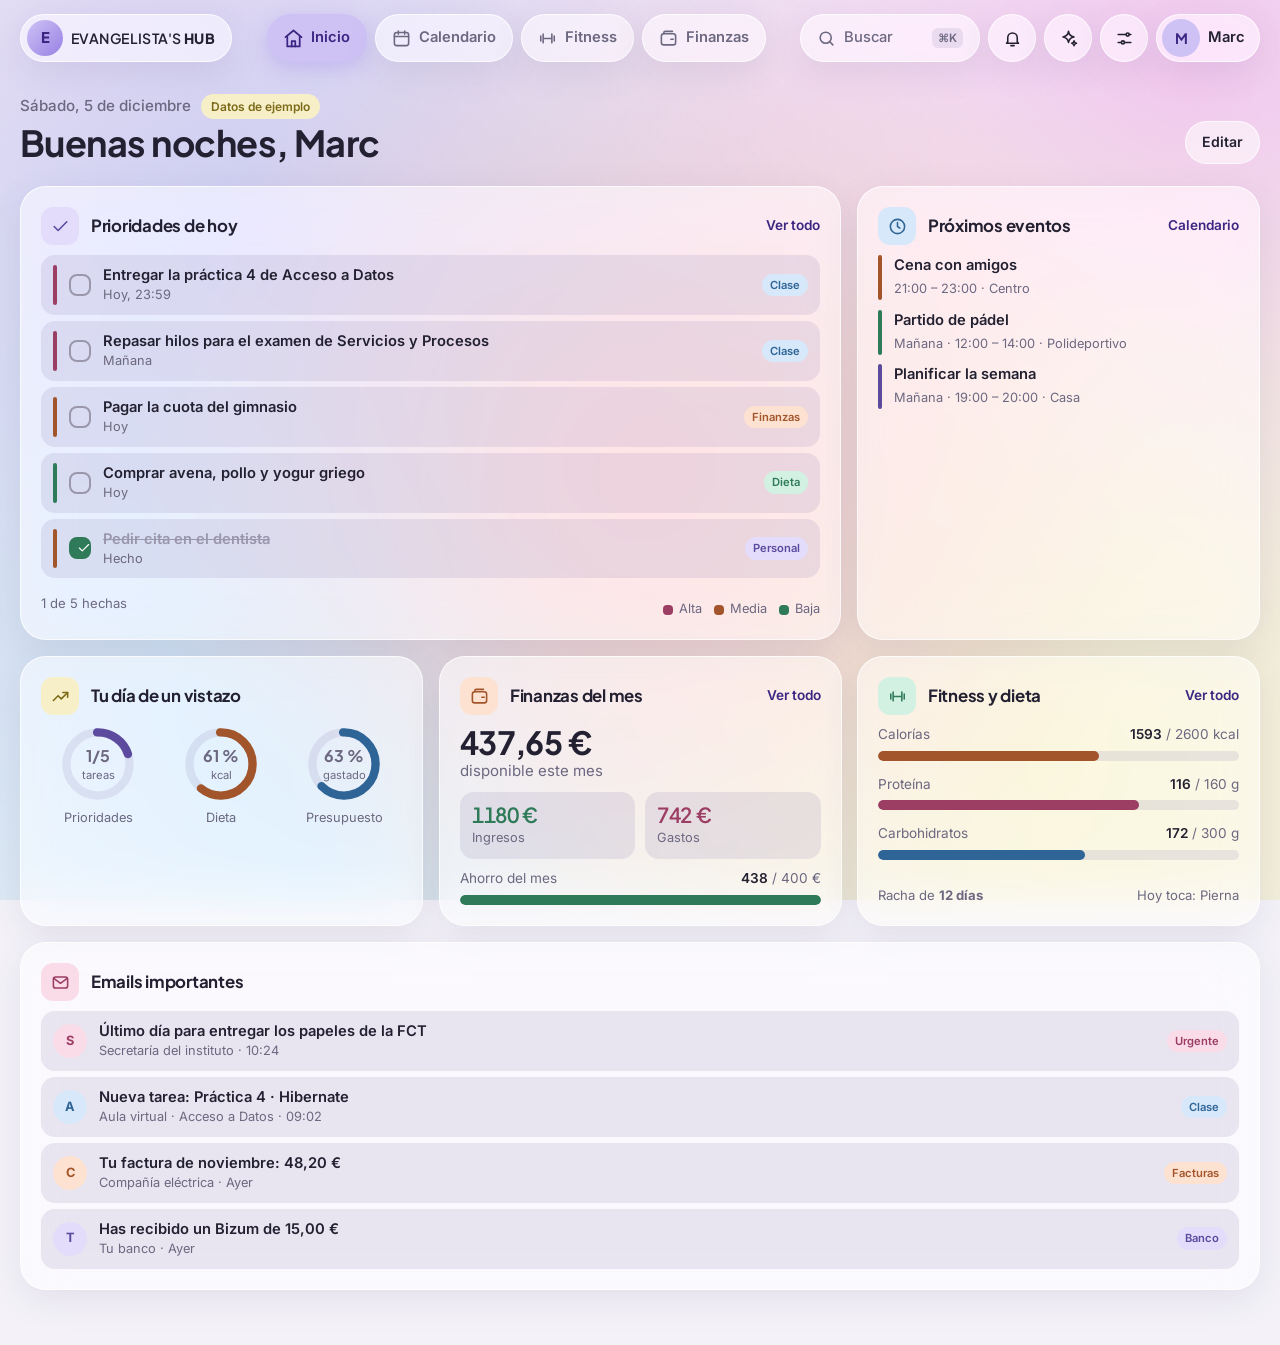
==== index.html @ 6e54401c "Primera versión de EVANGELISTA'S HUB Co-Authored-By: Claude Opus 5.5 <noreply@anthropic.com> Claude-" ====
<!doctype html>
<html lang="es">
<head>
  <meta charset="utf-8">
  <meta name="viewport" content="width=device-width, initial-scale=1, viewport-fit=cover">
  <title>EVANGELISTA'S HUB</title>
  <meta name="description" content="Hub personal: inicio, calendario, fitness y finanzas.">
  <meta name="theme-color" content="#f4f2f8">
  <link rel="manifest" href="manifest.json">
  <link rel="icon" href="icons/icon-192.png" type="image/png">
  <link rel="apple-touch-icon" href="icons/apple-touch-icon.png">
  <meta name="apple-mobile-web-app-capable" content="yes">
  <meta name="mobile-web-app-capable" content="yes">
  <meta name="apple-mobile-web-app-title" content="HUB">
  <meta name="apple-mobile-web-app-status-bar-style" content="default">
  <link rel="preconnect" href="https://fonts.googleapis.com">
  <link rel="preconnect" href="https://fonts.gstatic.com" crossorigin>
  <link rel="stylesheet" href="https://fonts.googleapis.com/css2?family=Inter:wght@400;500;600;700&family=Nunito:wght@400;600;700;800&family=Plus+Jakarta+Sans:wght@500;600;700;800&display=swap">
  <link rel="stylesheet" href="css/tema.css">
  <link rel="stylesheet" href="css/estructura.css">
  <link rel="stylesheet" href="css/paneles.css">
  <link rel="stylesheet" href="css/graficos.css">
  <link rel="stylesheet" href="css/movimiento.css">
</head>
<body>
  <!-- Fondo: animado (canvas), foto o liso -->
  <canvas id="fondo" class="fondo-animado" aria-hidden="true"></canvas>
  <div id="fondo-foto" class="fondo-foto" aria-hidden="true"></div>

  <!-- Cabecera en piezas sueltas -->
  <header class="cabecera">
    <a class="pieza marca cristal" href="#inicio" aria-label="Ir al inicio">
      <span class="marca-logo" aria-hidden="true">E</span>
      <span class="marca-nombre">EVANGELISTA'S <b>HUB</b></span>
    </a>
    <nav class="secciones" id="nav-principal" aria-label="Secciones"></nav>
    <div class="acciones">
      <button class="pieza buscador cristal" id="abrir-buscar" type="button" aria-label="Buscar">
        <span data-icono="buscar"></span><span class="buscador-texto">Buscar</span><kbd>⌘K</kbd>
      </button>
      <button class="pieza redonda cristal" id="abrir-notis" type="button" aria-label="Notificaciones">
        <span data-icono="campana"></span><span class="insignia" id="insignia" hidden></span>
      </button>
      <button class="pieza redonda cristal" id="abrir-ia" type="button" aria-label="Preguntar a Claude">
        <span data-icono="chispa"></span>
      </button>
      <button class="pieza redonda cristal solo-escritorio" id="abrir-ajustes" type="button" aria-label="Personalizar">
        <span data-icono="ajustes"></span>
      </button>
      <button class="pieza perfil cristal" id="abrir-perfil" type="button" aria-label="Perfil">
        <span class="avatar" id="avatar-cabecera"></span><span class="perfil-nombre" id="nombre-cabecera"></span>
      </button>
    </div>
  </header>

  <main class="contenido">
    <div class="cabecera-pagina" id="cabecera-pagina">
      <p class="antetitulo" id="antetitulo"></p>
      <div class="fila-titulo">
        <h1 class="titulo-pagina" id="titulo-pagina"></h1>
        <div class="acciones-pagina" id="acciones-pagina"></div>
      </div>
      <nav class="subnav" id="subnav" aria-label="Subapartados"></nav>
    </div>
    <div class="vista" id="vista"></div>
  </main>

  <!-- Barra inferior (iPhone) -->
  <nav class="tabbar cristal" id="tabbar" aria-label="Secciones"></nav>

  <!-- Paneles -->
  <dialog class="hoja cristal" id="panel-ajustes" aria-labelledby="t-ajustes">
    <div class="hoja-cabecera"><h2 id="t-ajustes">Personalizar</h2><button class="cerrar" data-cerrar aria-label="Cerrar"></button></div>
    <div class="hoja-cuerpo" id="ajustes-cuerpo"></div>
  </dialog>

  <dialog class="hoja cristal" id="panel-perfil" aria-labelledby="t-perfil">
    <div class="hoja-cabecera"><h2 id="t-perfil">Perfil</h2><button class="cerrar" data-cerrar aria-label="Cerrar"></button></div>
    <div class="hoja-cuerpo" id="perfil-cuerpo"></div>
  </dialog>

  <dialog class="hoja cristal" id="panel-notis" aria-labelledby="t-notis">
    <div class="hoja-cabecera"><h2 id="t-notis">Notificaciones</h2><button class="cerrar" data-cerrar aria-label="Cerrar"></button></div>
    <div class="hoja-cuerpo" id="notis-cuerpo"></div>
  </dialog>

  <dialog class="hoja cristal hoja-ia" id="panel-ia" aria-labelledby="t-ia">
    <div class="hoja-cabecera"><h2 id="t-ia">Preguntar a Claude</h2><button class="cerrar" data-cerrar aria-label="Cerrar"></button></div>
    <div class="hoja-cuerpo" id="ia-cuerpo"></div>
  </dialog>

  <dialog class="buscador-panel cristal" id="panel-buscar" aria-label="Buscar">
    <div class="buscador-campo"><span data-icono="buscar"></span><input id="buscar-input" type="search" placeholder="Buscar secciones, ajustes…" autocomplete="off"><kbd>esc</kbd></div>
    <ul class="buscador-resultados" id="buscar-resultados" role="listbox"></ul>
  </dialog>

  <script type="module" src="js/app.js"></script>
</body>
</html>
---- css/tema.css ----
/* =========================================================
   TEMA: colores, cristal y tipografía.
   El acento y el cristal los calcula js/ajustes.js a partir del
   color que elija el usuario (variables --acento*, --cristal...).
   ========================================================= */

:root {
  --bg: #f4f2f8;
  --texto: #232131;
  --suave: #6c6880;
  --tenue: #9a96ab;
  --linea: rgba(120, 110, 160, 0.14);

  /* Cristal (alfa y desenfoque los ajusta el usuario) */
  --cristal-rgb: 255, 255, 255;
  --cristal-alfa: 0.55;
  --cristal: rgba(var(--cristal-rgb), var(--cristal-alfa));
  --cristal-fuerte: rgba(var(--cristal-rgb), calc(var(--cristal-alfa) + 0.2));
  --cristal-borde: rgba(255, 255, 255, 0.75);
  --cristal-sombra: 0 10px 34px rgba(76, 64, 120, 0.10);
  --desenfoque: 24px;
  --brillo: rgba(255, 255, 255, 0.55);

  /* Acento (valores por defecto: lavanda) */
  --acento: hsl(256 70% 92%);
  --acento-f: hsl(256 40% 38%);
  --acento-m: hsl(256 60% 72%);

  /* Pasteles fijos para iconos de sección */
  --lavanda: #e3dcfa;  --lavanda-f: #5b4a9e;
  --menta: #d3f1e2;    --menta-f: #2f7a58;
  --melocoton: #fde2d1; --melocoton-f: #a2552a;
  --cielo: #d6e8f9;    --cielo-f: #2f6497;
  --rosa: #f9dce7;     --rosa-f: #9c3d63;
  --limon: #f6efc8;    --limon-f: #7c6a17;

  --radio-l: 26px;
  --radio-m: 20px;
  --radio-s: 14px;

  /* Tipografía: títulos y cuerpo de la misma familia visual */
  --f-titulo: "Plus Jakarta Sans", -apple-system, BlinkMacSystemFont, system-ui, sans-serif;
  --f-cuerpo: "Inter", -apple-system, BlinkMacSystemFont, system-ui, sans-serif;
  --escala: 1;

  color-scheme: light;
}

[data-fuente="apple"] {
  --f-titulo: -apple-system, BlinkMacSystemFont, "SF Pro Display", system-ui, sans-serif;
  --f-cuerpo: -apple-system, BlinkMacSystemFont, "SF Pro Text", system-ui, sans-serif;
}
[data-fuente="redondeada"] {
  --f-titulo: "Nunito", system-ui, sans-serif;
  --f-cuerpo: "Nunito", system-ui, sans-serif;
}

[data-modo="oscuro"] {
  --bg: #16151d;
  --texto: #f1eff8;
  --suave: #aaa6bb;
  --tenue: #7d798f;
  --linea: rgba(255, 255, 255, 0.08);
  --cristal-rgb: 40, 38, 54;
  --cristal-borde: rgba(255, 255, 255, 0.09);
  --cristal-sombra: 0 10px 34px rgba(0, 0, 0, 0.35);
  --brillo: rgba(255, 255, 255, 0.08);
  --lavanda: #3b3554; --lavanda-f: #cfc4f7;
  --menta: #2c4439;   --menta-f: #b4e6cc;
  --melocoton: #4a372f; --melocoton-f: #f6c9ad;
  --cielo: #2c3d52;   --cielo-f: #b9d6f3;
  --rosa: #4a3140;    --rosa-f: #f3bfd3;
  --limon: #45402a;   --limon-f: #eee0a0;
  color-scheme: dark;
}

[data-texto="grande"] { --escala: 1.1; }

/* ---------- Superficie de cristal ---------- */
.cristal {
  background: var(--cristal);
  border: 1px solid var(--cristal-borde);
  box-shadow: var(--cristal-sombra);
  -webkit-backdrop-filter: blur(var(--desenfoque)) saturate(160%);
  backdrop-filter: blur(var(--desenfoque)) saturate(160%);
}

/* ---------- Base ---------- */
* { box-sizing: border-box; }
html { font-size: calc(16px * var(--escala)); }
html, body { margin: 0; }
body {
  background: var(--bg);
  color: var(--texto);
  font-family: var(--f-cuerpo);
  line-height: 1.45;
  min-height: 100dvh;
  -webkit-font-smoothing: antialiased;
  -webkit-tap-highlight-color: transparent;
}
button, input, select, textarea { font: inherit; color: inherit; }
button { cursor: pointer; }
h1, h2, h3, h4 { font-family: var(--f-titulo); letter-spacing: -0.015em; margin: 0; font-weight: 700; }
kbd { font-family: var(--f-cuerpo); font-size: 0.72rem; padding: 2px 6px; border-radius: 6px; background: var(--linea); color: var(--suave); }
svg { display: block; }
[hidden] { display: none !important; }

/* ---------- Fondos ---------- */
.fondo-animado, .fondo-foto { position: fixed; inset: 0; z-index: -1; width: 100%; height: 100%; }
.fondo-foto { display: none; background-size: cover; background-position: center; }
[data-fondo="foto"] .fondo-foto { display: block; }
[data-fondo="foto"] .fondo-animado, [data-fondo="liso"] .fondo-animado { display: none; }

@media (prefers-reduced-transparency: reduce) {
  .cristal { background: var(--cristal-fuerte); backdrop-filter: none; -webkit-backdrop-filter: none; }
}
---- css/estructura.css ----
/* =========================================================
   ESTRUCTURA: cabecera en piezas, contenido y tarjetas.
   ========================================================= */

/* ---------- Cabecera: piezas de cristal separadas ---------- */
.cabecera {
  position: sticky; top: 0; z-index: 20;
  display: flex; align-items: center; gap: 12px;
  max-width: 1320px; margin: 0 auto; padding: 14px 20px;
}
.pieza {
  height: 48px; border-radius: 999px; display: inline-flex; align-items: center; gap: 8px;
  padding: 0 16px; color: var(--texto); text-decoration: none; border: 1px solid var(--cristal-borde);
  font-weight: 600; font-size: 0.92rem; white-space: nowrap;
  transition: transform .25s cubic-bezier(.2,.8,.2,1), background .25s, color .25s, box-shadow .25s;
}
.pieza:hover { transform: translateY(-1px); }
.pieza:active { transform: scale(.96); }
.pieza svg { width: 19px; height: 19px; }
.redonda { width: 48px; padding: 0; justify-content: center; position: relative; }

.marca { padding: 0 16px 0 6px; }
.marca-logo {
  width: 36px; height: 36px; border-radius: 50%; display: grid; place-items: center;
  background: linear-gradient(135deg, var(--acento), var(--acento-m));
  color: var(--acento-f); font-family: var(--f-titulo); font-weight: 800;
}
.marca-nombre { font-family: var(--f-titulo); font-weight: 600; letter-spacing: 0.03em; font-size: 0.88rem; }
.marca-nombre b { font-weight: 800; }

.secciones { flex: 1; display: flex; justify-content: center; gap: 8px; }
.nav-enlace { color: var(--suave); }
.nav-enlace:hover { color: var(--texto); }
.nav-enlace.activo { background: var(--acento); color: var(--acento-f); border-color: transparent; box-shadow: 0 6px 20px color-mix(in srgb, var(--acento-m) 35%, transparent); }

.acciones { display: flex; align-items: center; gap: 8px; }
.buscador { color: var(--suave); min-width: 180px; }
.buscador-texto { flex: 1; text-align: left; font-weight: 500; }
.insignia {
  position: absolute; top: 9px; right: 10px; min-width: 9px; height: 9px; border-radius: 999px;
  background: var(--rosa-f); box-shadow: 0 0 0 2px var(--cristal-fuerte);
}
.perfil { padding: 0 14px 0 5px; }
.avatar {
  width: 38px; height: 38px; border-radius: 50%; flex: none; overflow: hidden;
  display: grid; place-items: center; background: var(--acento); color: var(--acento-f);
  font-family: var(--f-titulo); font-weight: 700; font-size: 0.9rem;
}
.avatar img { width: 100%; height: 100%; object-fit: cover; }

/* ---------- Contenido ---------- */
.contenido { max-width: 1320px; margin: 0 auto; padding: 18px 20px 56px; }
.antetitulo { margin: 0 0 2px; color: var(--suave); font-weight: 500; font-size: 0.95rem; }
.titulo-pagina { font-size: clamp(1.7rem, 3vw, 2.25rem); line-height: 1.15; font-weight: 700; }

.subnav { display: flex; gap: 8px; margin: 16px 0 0; overflow-x: auto; scrollbar-width: none; }
.subnav::-webkit-scrollbar { display: none; }
.subnav:empty { display: none; }
.sub-enlace {
  flex: none; padding: 8px 16px; border-radius: 999px; text-decoration: none;
  color: var(--suave); font-weight: 600; font-size: 0.88rem;
  background: var(--cristal); border: 1px solid var(--cristal-borde);
  -webkit-backdrop-filter: blur(12px); backdrop-filter: blur(12px);
  transition: background .25s, color .25s;
}
.sub-enlace.activo { background: var(--acento); color: var(--acento-f); border-color: transparent; }

.vista { margin-top: 22px; }

/* ---------- Tarjetas ---------- */
.rejilla { display: grid; grid-template-columns: repeat(12, 1fr); gap: 16px; }
.tarjeta {
  position: relative; overflow: hidden; isolation: isolate;
  grid-column: span 4; border-radius: var(--radio-l); padding: 20px; min-height: 170px;
  display: flex; flex-direction: column; gap: 10px;
  transition: transform .35s cubic-bezier(.2,.8,.2,1), box-shadow .35s;
}
.tarjeta:hover { transform: translateY(-3px); box-shadow: 0 16px 40px rgba(76, 64, 120, 0.14); }
/* Luz que sigue al cursor dentro de la tarjeta */
.tarjeta::before {
  content: ""; position: absolute; inset: 0; z-index: -1; pointer-events: none;
  background: radial-gradient(360px circle at var(--mx, 50%) var(--my, 50%), var(--brillo), transparent 45%);
  opacity: 0; transition: opacity .3s;
}
.tarjeta:hover::before { opacity: 1; }
.tarjeta.ancho-2 { grid-column: span 8; }
.tarjeta.ancho-3 { grid-column: span 12; }
.tarjeta.ancho-mitad { grid-column: span 6; }
.tarjeta-cabecera { display: flex; align-items: center; gap: 12px; }
.tarjeta-icono { width: 38px; height: 38px; border-radius: 12px; display: grid; place-items: center; flex: none; }
.tarjeta-icono svg { width: 19px; height: 19px; }
.tarjeta h3 { font-size: 1.05rem; flex: 1; }
.tarjeta p { margin: 0; color: var(--suave); font-size: 0.94rem; }
.chip { font-size: 0.72rem; font-weight: 600; padding: 4px 10px; border-radius: 999px; background: var(--acento); color: var(--acento-f); white-space: nowrap; }

.esqueleto { display: flex; flex-direction: column; gap: 9px; margin-top: auto; }
.esqueleto span { height: 10px; border-radius: 999px; background: var(--linea); overflow: hidden; position: relative; }
.esqueleto span:nth-child(2) { width: 72%; }
.esqueleto span:nth-child(3) { width: 46%; }

.c-lavanda   { background: var(--lavanda);   color: var(--lavanda-f); }
.c-menta     { background: var(--menta);     color: var(--menta-f); }
.c-melocoton { background: var(--melocoton); color: var(--melocoton-f); }
.c-cielo     { background: var(--cielo);     color: var(--cielo-f); }
.c-rosa      { background: var(--rosa);      color: var(--rosa-f); }
.c-limon     { background: var(--limon);     color: var(--limon-f); }

/* Barra de progreso reutilizable (se rellena de forma progresiva) */
.progreso { height: 10px; border-radius: 999px; background: var(--linea); overflow: hidden; }
.progreso > i { display: block; height: 100%; border-radius: inherit; background: var(--acento-m); transform-origin: left; }

.tabbar { display: none; }

/* ---------- Pantallas medianas ---------- */
@media (max-width: 1180px) {
  .marca-nombre, .perfil-nombre, .buscador-texto, .buscador kbd { display: none; }
  .marca { padding: 0 6px; width: 48px; justify-content: center; }
  .buscador { min-width: 0; width: 48px; padding: 0; justify-content: center; }
  .perfil { padding: 0; width: 48px; justify-content: center; }
}
@media (max-width: 1000px) {
  .tarjeta, .tarjeta.ancho-mitad { grid-column: span 6; }
  .tarjeta.ancho-2 { grid-column: span 12; }
  .nav-enlace span { display: none; }
  .nav-enlace { width: 48px; padding: 0; justify-content: center; }
}

/* ---------- iPhone ---------- */
@media (max-width: 720px) {
  html { font-size: calc(15px * var(--escala)); }
  .solo-escritorio, .secciones { display: none; }
  .cabecera { padding: calc(8px + env(safe-area-inset-top)) 16px 8px; justify-content: space-between; }
  .pieza { height: 40px; }
  .redonda, .buscador, .perfil, .marca { width: 40px; }
  .marca-logo { width: 32px; height: 32px; font-size: 0.85rem; }
  .avatar { width: 32px; height: 32px; font-size: 0.78rem; }
  .pieza svg { width: 18px; height: 18px; }
  .insignia { top: 7px; right: 8px; }
  .acciones { gap: 6px; }

  .contenido { padding: 8px 16px calc(96px + env(safe-area-inset-bottom)); }
  .antetitulo { font-size: 0.85rem; }
  .titulo-pagina { font-size: 1.55rem; }
  .subnav { margin: 12px -16px 0; padding: 0 16px; }
  .sub-enlace { padding: 6px 13px; font-size: 0.82rem; }
  .vista { margin-top: 16px; }

  .rejilla { gap: 10px; }
  .tarjeta, .tarjeta.ancho-2, .tarjeta.ancho-mitad, .tarjeta.ancho-3 { grid-column: span 12; min-height: 0; }
  .tarjeta { padding: 14px 16px; border-radius: var(--radio-m); gap: 8px; }
  .tarjeta-icono { width: 32px; height: 32px; border-radius: 10px; }
  .tarjeta-icono svg { width: 16px; height: 16px; }
  .tarjeta h3 { font-size: 0.98rem; }
  .tarjeta p { font-size: 0.86rem; }
  .chip { font-size: 0.66rem; padding: 3px 8px; }
  .esqueleto { gap: 7px; margin-top: 4px; }
  .esqueleto span { height: 7px; }
  .esqueleto span:nth-child(3) { display: none; }

  .tabbar {
    display: flex; position: fixed; z-index: 20;
    left: 50%; transform: translateX(-50%); width: min(380px, calc(100% - 32px));
    bottom: calc(10px + env(safe-area-inset-bottom));
    padding: 5px; border-radius: 999px; justify-content: space-between;
  }
  .tab {
    flex: 1; display: flex; flex-direction: column; align-items: center; gap: 1px;
    padding: 6px 2px; border-radius: 999px; text-decoration: none;
    color: var(--tenue); font-size: 0.62rem; font-weight: 600;
    transition: background .3s, color .3s;
  }
  .tab svg { width: 20px; height: 20px; }
  .tab.activo { color: var(--acento-f); background: var(--acento); }
}

/* ---------- Fila de título con acciones de página ---------- */
.fila-titulo { display: flex; align-items: flex-end; justify-content: space-between; gap: 12px; }
.acciones-pagina { display: flex; gap: 8px; flex-wrap: wrap; justify-content: flex-end; }
.acciones-pagina:empty { display: none; }

/* ---------- Widgets: tamaños (columnas de 12) ---------- */
.tarjeta { container-type: inline-size; }
.rejilla { grid-auto-flow: dense; }
.tarjeta.w-s { grid-column: span 3; }
.tarjeta.w-m { grid-column: span 4; }
.tarjeta.w-l { grid-column: span 6; }
.tarjeta.w-xl { grid-column: span 8; }
.tarjeta.w-full { grid-column: span 12; }
.tarjeta.w-s { aspect-ratio: 1; min-height: 0; }
@media (max-width: 1000px) {
  .tarjeta.w-s { grid-column: span 4; }
  .tarjeta.w-m, .tarjeta.w-l { grid-column: span 6; }
  .tarjeta.w-xl, .tarjeta.w-full { grid-column: span 12; }
}
@media (max-width: 720px) {
  .tarjeta.w-s { grid-column: span 6; aspect-ratio: 1; }
  .tarjeta.w-m, .tarjeta.w-l, .tarjeta.w-xl, .tarjeta.w-full { grid-column: span 12; }
  .fila-titulo { align-items: center; }
}
/* En widgets pequeños se oculta lo secundario */
@container (max-width: 300px) {
  .tarjeta .etq, .tarjeta .tarjeta-pie, .tarjeta .enlace, .tarjeta .g-leyenda, .tarjeta .anillo-item:nth-child(n+2) { display: none; }
  .tarjeta .lista-d li:nth-child(n+4), .tarjeta .evento:nth-child(n+3) { display: none; }
  .tarjeta .fila-cifras { grid-template-columns: 1fr; }
  .tarjeta .mini:nth-child(n+2) { display: none; }
  .tarjeta .cifra { font-size: 1.4rem; }
}

/* Modo edición: tarjetas que tiemblan como en iOS */
@keyframes temblar { 0%, 100% { transform: rotate(-0.4deg); } 50% { transform: rotate(0.4deg); } }
.editando .tarjeta { animation: temblar .35s ease-in-out infinite; cursor: grab; outline: 2px dashed color-mix(in srgb, var(--acento-f) 40%, transparent); outline-offset: -2px; }
.editando .tarjeta:nth-child(2n) { animation-delay: -.17s; }
.editando .tarjeta > :not(.w-barra) { pointer-events: none; }
.w-arrastrando { opacity: .4; }
.w-barra {
  position: absolute; left: 50%; bottom: 10px; transform: translateX(-50%); z-index: 5;
  display: flex; align-items: center; gap: 4px; padding: 4px; border-radius: 999px;
  background: var(--cristal-fuerte); border: 1px solid var(--cristal-borde); box-shadow: var(--cristal-sombra);
  -webkit-backdrop-filter: blur(16px); backdrop-filter: blur(16px);
}
.w-barra button { border: 0; background: transparent; border-radius: 999px; padding: 6px 9px; font-size: 0.72rem; font-weight: 700; color: var(--suave); }
.w-barra button.activo { background: var(--acento); color: var(--acento-f); }
.w-tamanos { display: flex; gap: 2px; }
---- css/paneles.css ----
/* =========================================================
   PANELES: hojas laterales (Mac) / inferiores (iPhone) y buscador.
   ========================================================= */

dialog { color: var(--texto); padding: 0; }
dialog::backdrop { background: rgba(30, 25, 50, 0.22); -webkit-backdrop-filter: blur(3px); backdrop-filter: blur(3px); }

.hoja {
  position: fixed; margin: 0; inset: 14px 14px 14px auto; height: auto; max-height: none;
  width: min(420px, calc(100vw - 28px)); max-width: none; border-radius: var(--radio-l);
  background: var(--cristal-fuerte); display: none; flex-direction: column;
}
.hoja[open] { display: flex; }
.hoja-cabecera { display: flex; align-items: center; justify-content: space-between; padding: 20px 20px 8px; }
.hoja-cabecera h2 { font-size: 1.35rem; }
.hoja-cuerpo { padding: 4px 20px 24px; overflow-y: auto; flex: 1; }
.cerrar { width: 36px; height: 36px; border-radius: 50%; border: 1px solid var(--cristal-borde); background: var(--cristal); display: grid; place-items: center; color: var(--suave); }
.cerrar svg { width: 16px; height: 16px; }

/* Bloques de ajuste */
.grupo { padding: 16px 0; border-top: 1px solid var(--linea); }
.grupo:first-child { border-top: 0; padding-top: 4px; }
.grupo-titulo { font-family: var(--f-titulo); font-weight: 700; font-size: 0.95rem; margin: 0 0 10px; display: flex; justify-content: space-between; align-items: center; }
.grupo-titulo small { font-family: var(--f-cuerpo); font-weight: 500; color: var(--tenue); font-size: 0.8rem; }
.fila { display: flex; align-items: center; gap: 10px; margin-top: 10px; }
.fila label, .etiqueta { font-size: 0.82rem; color: var(--suave); min-width: 86px; }
.fila input[type=range] { flex: 1; }
.nota { font-size: 0.8rem; color: var(--tenue); margin: 8px 0 0; }

.segmentado { display: flex; padding: 4px; gap: 4px; border-radius: 999px; background: var(--linea); }
.segmentado button { flex: 1; border: 0; background: transparent; padding: 8px 8px; border-radius: 999px; font-weight: 600; font-size: 0.85rem; color: var(--suave); transition: background .25s, color .25s; }
.segmentado button.activo { background: var(--cristal-fuerte); color: var(--texto); box-shadow: 0 2px 8px rgba(0,0,0,0.08); }

.muestras { display: flex; gap: 10px; flex-wrap: wrap; }
.muestra { width: 34px; height: 34px; border-radius: 50%; border: 0; outline: 2px solid transparent; outline-offset: 2px; transition: transform .2s; }
.muestra:hover { transform: scale(1.1); }
.muestra.activo { outline-color: var(--texto); }

/* Selector de color grande */
.lienzo-color { display: block; position: relative; width: 100%; height: 64px; border-radius: var(--radio-s); overflow: hidden; margin-top: 12px; border: 1px solid var(--cristal-borde); }
.lienzo-color input { position: absolute; inset: -10px; width: calc(100% + 20px); height: calc(100% + 20px); border: 0; padding: 0; cursor: pointer; opacity: 0; }
.lienzo-color span { position: absolute; inset: 0; display: grid; place-items: center; font-size: 0.82rem; font-weight: 600; pointer-events: none; }

input[type=range] { -webkit-appearance: none; appearance: none; height: 14px; border-radius: 999px; background: var(--linea); outline: none; }
input[type=range]::-webkit-slider-thumb { -webkit-appearance: none; width: 22px; height: 22px; border-radius: 50%; background: #fff; border: 1px solid rgba(0,0,0,.08); box-shadow: 0 2px 6px rgba(0,0,0,.2); cursor: pointer; }
input[type=range]::-moz-range-thumb { width: 22px; height: 22px; border-radius: 50%; background: #fff; border: 1px solid rgba(0,0,0,.08); box-shadow: 0 2px 6px rgba(0,0,0,.2); cursor: pointer; }
.r-tono { background: linear-gradient(90deg, hsl(0 70% 75%), hsl(60 70% 75%), hsl(120 70% 75%), hsl(180 70% 75%), hsl(240 70% 75%), hsl(300 70% 75%), hsl(360 70% 75%)) !important; }

.campos { display: grid; grid-template-columns: 1.4fr 1fr 1fr 1fr; gap: 6px; margin-top: 12px; }
.campos label { display: flex; flex-direction: column; gap: 3px; font-size: 0.7rem; color: var(--tenue); font-weight: 600; }
.campo, .campos input {
  width: 100%; min-width: 0; padding: 8px 10px; border-radius: 10px; border: 1px solid var(--linea);
  background: var(--cristal); font-size: 0.85rem; font-variant-numeric: tabular-nums;
}
.boton {
  display: inline-flex; align-items: center; justify-content: center; gap: 8px;
  padding: 10px 16px; border-radius: 999px; border: 1px solid var(--cristal-borde);
  background: var(--cristal); font-weight: 600; font-size: 0.88rem; color: var(--texto);
}
.boton.primario { background: var(--acento); color: var(--acento-f); border-color: transparent; }
.boton:disabled { opacity: .5; cursor: not-allowed; }
.boton svg { width: 18px; height: 18px; }
.botones { display: flex; flex-wrap: wrap; gap: 8px; }
.boton.ancho { width: 100%; }

/* Perfil */
.perfil-cabecera { display: flex; flex-direction: column; align-items: center; gap: 12px; padding: 8px 0 16px; }
.avatar-grande { width: 104px; height: 104px; font-size: 2rem; box-shadow: 0 8px 24px rgba(76, 64, 120, 0.18); }

/* Notificaciones y vacíos */
.vacio { text-align: center; color: var(--tenue); padding: 40px 16px; }
.vacio svg { width: 36px; height: 36px; margin: 0 auto 10px; opacity: .6; }

/* IA */
.hoja-ia .hoja-cuerpo { display: flex; flex-direction: column; }
.chat { flex: 1; display: flex; flex-direction: column; gap: 10px; }
.burbuja { max-width: 88%; padding: 10px 14px; border-radius: 18px; font-size: 0.9rem; background: var(--cristal); border: 1px solid var(--linea); }
.burbuja.claude { border-bottom-left-radius: 6px; }
.chat-entrada { display: flex; gap: 8px; margin-top: 16px; }
.chat-entrada input { flex: 1; padding: 12px 14px; border-radius: 999px; border: 1px solid var(--linea); background: var(--cristal); }

/* Buscador estilo Spotlight */
.buscador-panel {
  margin: 12vh auto auto; width: min(620px, calc(100vw - 32px)); border-radius: var(--radio-l);
  background: var(--cristal-fuerte); overflow: hidden;
}
.buscador-campo { display: flex; align-items: center; gap: 10px; padding: 16px 18px; border-bottom: 1px solid var(--linea); }
.buscador-campo svg { width: 20px; height: 20px; color: var(--tenue); }
.buscador-campo input { flex: 1; border: 0; background: transparent; outline: none; font-size: 1.05rem; }
.buscador-resultados { list-style: none; margin: 0; padding: 8px; max-height: 50vh; overflow-y: auto; }
.buscador-resultados li a { display: flex; align-items: center; gap: 12px; padding: 10px 12px; border-radius: 14px; text-decoration: none; color: var(--texto); }
.buscador-resultados li a small { color: var(--tenue); margin-left: auto; font-size: 0.78rem; }
.buscador-resultados li.activo a, .buscador-resultados li a:hover { background: var(--acento); color: var(--acento-f); }
.buscador-resultados .tarjeta-icono { width: 32px; height: 32px; border-radius: 10px; }

/* iPhone: hojas que suben desde abajo */
@media (max-width: 720px) {
  .hoja { inset: auto 0 0 0; width: 100%; max-height: 88dvh; border-radius: var(--radio-l) var(--radio-l) 0 0; padding-bottom: env(safe-area-inset-bottom); }
  .hoja::before { content: ""; width: 38px; height: 5px; border-radius: 999px; background: var(--linea); margin: 8px auto 0; flex: none; }
  .hoja-cabecera { padding-top: 10px; }
  .buscador-panel { margin-top: calc(10px + env(safe-area-inset-top)); }
  .buscador-campo kbd { display: none; }
}
.fila-correo { display: flex; gap: 8px; margin-top: 10px; }
.fila-correo .campo { flex: 1; min-width: 0; }
.burbuja.yo { align-self: flex-end; border-bottom-right-radius: 6px; background: color-mix(in srgb, var(--acento-m) 35%, var(--cristal)); }
.burbuja.escribiendo { opacity: .6; }
.chat { overflow-y: auto; }
---- css/graficos.css ----
/* =========================================================
   GRÁFICOS Y PIEZAS DE DATOS
   ========================================================= */

.cifra { font-family: var(--f-titulo); font-size: 2rem; font-weight: 700; letter-spacing: -0.02em; line-height: 1.1; }
.cifra small { font-size: 0.9rem; color: var(--suave); font-weight: 500; margin-left: 6px; letter-spacing: 0; }
.cifra-sub { font-size: 0.85rem; color: var(--suave); }
.sube { color: var(--menta-f); font-weight: 600; }
.baja { color: var(--rosa-f); font-weight: 600; }
.contador { font-variant-numeric: tabular-nums; }
.fila-cifras { display: grid; grid-template-columns: repeat(auto-fit, minmax(110px, 1fr)); gap: 10px; }
.mini { padding: 12px; border-radius: var(--radio-s); background: var(--linea); }
.mini .cifra { font-size: 1.3rem; }
.mini p { margin: 2px 0 0 !important; font-size: 0.8rem !important; }
.tarjeta-pie { margin-top: auto; display: flex; justify-content: space-between; align-items: center; font-size: 0.82rem; color: var(--suave); }
.enlace { color: var(--acento-f); font-weight: 600; text-decoration: none; font-size: 0.85rem; }
.marca-demo { display: inline-flex; align-items: center; gap: 6px; font-size: 0.75rem; font-weight: 600; padding: 4px 10px; border-radius: 999px; background: var(--limon); color: var(--limon-f); margin-left: 10px; vertical-align: middle; }

/* Barras verticales */
.g-barras { display: flex; align-items: flex-end; gap: 8px; height: 170px; margin-top: 6px; }
.g-col { flex: 1; height: 100%; display: flex; flex-direction: column; align-items: center; gap: 6px; }
.g-pista { flex: 1; width: 100%; max-width: 46px; display: flex; align-items: flex-end; }
.g-pista i { position: relative; display: block; width: 100%; border-radius: 999px; background: color-mix(in srgb, var(--acento-m) 30%, transparent); transform-origin: bottom; animation: crecer-v .9s var(--curva) both; animation-delay: calc(250ms + var(--i) * 70ms); min-height: 14px; }
.g-col.destacada .g-pista i { box-shadow: 0 6px 18px color-mix(in srgb, var(--acento-m) 40%, transparent); }
.g-pista b { position: absolute; top: -26px; left: 50%; transform: translateX(-50%); font-size: 0.72rem; font-weight: 600; padding: 2px 8px; border-radius: 999px; background: var(--acento); color: var(--acento-f); white-space: nowrap; opacity: 0; transition: opacity .2s; }
.g-col.destacada b, .g-col:hover b { opacity: 1; }
.g-col span { font-size: 0.75rem; color: var(--tenue); }
@keyframes crecer-v { from { transform: scaleY(0); } }

/* Línea */
.g-linea { position: relative; height: 150px; margin-top: 6px; padding-bottom: 22px; }
.g-linea svg { width: 100%; height: 100%; overflow: visible; }
.g-trazo { fill: none; stroke-width: 2.5; stroke-linecap: round; stroke-dasharray: 1; stroke-dashoffset: 0; animation: dibujar 1.6s var(--curva) both .3s; }
.g-area { animation: aparecer 1s ease both .9s; }
.g-punto { position: absolute; width: 12px; height: 12px; border-radius: 50%; transform: translate(-50%, -50%); margin-top: -11px; box-shadow: 0 0 0 4px var(--cristal-fuerte); animation: aparecer .4s ease both 1.7s; }
.g-ejes { position: absolute; left: 0; right: 0; bottom: 0; display: flex; justify-content: space-between; font-size: 0.72rem; color: var(--tenue); }
@keyframes dibujar { from { stroke-dashoffset: 1; } }

/* Donut y anillos */
.g-fondo-aro { fill: none; stroke: var(--linea); stroke-width: 5; }
.g-seg { fill: none; stroke-width: 5; stroke-linecap: round; transform: rotate(-90deg); transform-origin: center; animation: arco 1.2s var(--curva) both; animation-delay: calc(250ms + var(--i, 0) * 120ms); }
@keyframes arco { from { stroke-dasharray: 0 100; } }
.g-donut { display: flex; align-items: center; gap: 18px; }
.g-donut-graf, .g-anillo { position: relative; flex: none; }
.g-donut-graf { width: 150px; height: 150px; }
.g-donut-graf svg, .g-anillo svg { width: 100%; height: 100%; }
.g-centro { position: absolute; inset: 0; display: flex; flex-direction: column; align-items: center; justify-content: center; text-align: center; }
.g-centro strong { font-family: var(--f-titulo); font-size: 1.15rem; font-weight: 700; }
.g-centro small { font-size: 0.7rem; color: var(--suave); }
.g-leyenda { list-style: none; margin: 0; padding: 0; flex: 1; display: flex; flex-direction: column; gap: 8px; font-size: 0.85rem; }
.g-leyenda li { display: flex; align-items: center; gap: 8px; }
.g-leyenda i { width: 10px; height: 10px; border-radius: 50%; flex: none; }
.g-leyenda b { white-space: nowrap; margin-left: auto; font-weight: 600; font-variant-numeric: tabular-nums; }
.g-anillo { width: 92px; height: 92px; }
.g-anillo .g-fondo-aro, .g-anillo .g-seg { stroke-width: 4.5; }
.anillos { display: flex; justify-content: space-around; gap: 8px; flex-wrap: wrap; }
.anillo-item { display: flex; flex-direction: column; align-items: center; gap: 6px; font-size: 0.8rem; color: var(--suave); }

/* Macros */
.g-macro { display: flex; flex-direction: column; gap: 6px; }
.g-macro-cab { display: flex; justify-content: space-between; font-size: 0.85rem; color: var(--suave); }
.g-macro-cab b { color: var(--texto); font-weight: 600; }
.macros { display: flex; flex-direction: column; gap: 14px; }

/* Listas */
.lista-d { list-style: none; margin: 0; padding: 0; display: flex; flex-direction: column; gap: 6px; }
.lista-d li { display: flex; align-items: center; gap: 12px; padding: 10px 12px; border-radius: var(--radio-s); background: var(--linea); animation: entrar .5s var(--curva) both; animation-delay: calc(300ms + var(--j, 0) * 60ms); }
.lista-d .principal { flex: 1; min-width: 0; }
.lista-d .principal strong { display: block; font-weight: 600; font-size: 0.92rem; white-space: nowrap; overflow: hidden; text-overflow: ellipsis; }
.lista-d .principal small { display: block; color: var(--suave); font-size: 0.8rem; white-space: nowrap; overflow: hidden; text-overflow: ellipsis; }
.lista-d .lado { text-align: right; font-size: 0.82rem; color: var(--suave); white-space: nowrap; font-variant-numeric: tabular-nums; }
.lista-d .lado b { display: block; color: var(--texto); font-weight: 600; font-size: 0.92rem; }
.check { width: 22px; height: 22px; border-radius: 8px; border: 2px solid var(--tenue); background: transparent; flex: none; display: grid; place-items: center; transition: background .2s, border-color .2s; }
.check svg { width: 14px; height: 14px; opacity: 0; transform: scale(.4); transition: all .25s var(--rebote); }
.hecha .check { background: var(--menta-f); border-color: var(--menta-f); color: #fff; }
.hecha .check svg { opacity: 1; transform: none; }
.hecha .principal strong { text-decoration: line-through; color: var(--tenue); }
.prioridad { width: 4px; align-self: stretch; border-radius: 999px; flex: none; }
.etq { font-size: 0.7rem; font-weight: 600; padding: 3px 8px; border-radius: 999px; white-space: nowrap; }
.avatar-mini { width: 34px; height: 34px; border-radius: 50%; display: grid; place-items: center; font-weight: 700; font-size: 0.8rem; flex: none; }
.hora { font-variant-numeric: tabular-nums; font-weight: 600; font-size: 0.85rem; min-width: 44px; }

/* Línea de tiempo de eventos */
.tiempo { display: flex; flex-direction: column; gap: 10px; }
.evento { display: flex; gap: 12px; align-items: stretch; animation: entrar .5s var(--curva) both; animation-delay: calc(300ms + var(--j, 0) * 70ms); }
.evento .barra-color { width: 4px; border-radius: 999px; flex: none; }
.evento strong { display: block; font-size: 0.92rem; font-weight: 600; }
.evento small { color: var(--suave); font-size: 0.8rem; }

/* Calendario semanal */
.semana { display: grid; grid-template-columns: 48px repeat(7, 1fr); position: relative; }
.semana-cab { display: contents; }
.semana-cab > div { padding: 6px 4px 10px; text-align: center; font-size: 0.78rem; color: var(--suave); }
.semana-cab b { display: block; font-family: var(--f-titulo); font-size: 1.15rem; color: var(--texto); font-weight: 700; }
.semana-cab .hoy b { width: 34px; height: 34px; margin: 2px auto 0; border-radius: 50%; display: grid; place-items: center; background: var(--acento-m); color: #fff; }
.horas { display: flex; flex-direction: column; }
.horas span { height: 48px; font-size: 0.7rem; color: var(--tenue); text-align: right; padding-right: 8px; transform: translateY(-7px); }
.dia-col { position: relative; border-left: 1px solid var(--linea); background-image: repeating-linear-gradient(var(--linea) 0 1px, transparent 1px 48px); }
.ev { position: absolute; left: 3px; right: 3px; border-radius: 10px; padding: 5px 7px; font-size: 0.72rem; line-height: 1.25; overflow: hidden; border-left: 3px solid currentColor; animation: entrar .5s var(--curva) both; animation-delay: calc(300ms + var(--j, 0) * 40ms); cursor: pointer; transition: transform .2s; }
.ev:hover { transform: scale(1.03); z-index: 2; }
.ev strong { display: block; font-weight: 700; font-size: 0.75rem; }
.ev .imp { position: absolute; top: 5px; right: 6px; width: 7px; height: 7px; border-radius: 50%; background: currentColor; }
.ahora { position: absolute; left: 0; right: 0; height: 2px; background: var(--rosa-f); z-index: 3; }
.ahora::before { content: ""; position: absolute; left: -5px; top: -4px; width: 10px; height: 10px; border-radius: 50%; background: var(--rosa-f); }
.cal-scroll { overflow-x: auto; }
.cal-scroll .semana { min-width: 640px; }
.leyenda-cal { display: flex; flex-wrap: wrap; gap: 12px; font-size: 0.8rem; color: var(--suave); }
.leyenda-cal span { display: inline-flex; align-items: center; gap: 6px; }
.leyenda-cal i { width: 10px; height: 10px; border-radius: 4px; }

/* Mini mes / mapa de calor */
.leyenda-cal { margin-top: 12px; }
.mes { display: grid; grid-template-columns: repeat(7, minmax(0, 1fr)); gap: 5px; text-align: center; }
.mes .ds { font-size: 0.7rem; color: var(--tenue); padding-bottom: 2px; }
.mes .d { aspect-ratio: 1; min-width: 0; border-radius: 10px; display: grid; place-items: center; font-size: 0.78rem; font-weight: 600; background: var(--linea); color: var(--suave); animation: entrar .4s var(--curva) both; animation-delay: calc(200ms + var(--j, 0) * 12ms); }
.mes .d.c-menta { background: var(--menta); color: var(--menta-f); }
.mes .d.c-lavanda { background: var(--lavanda); color: var(--lavanda-f); }
.mes .d.c-cielo { background: var(--cielo); color: var(--cielo-f); }
.mes .d.c-rosa { background: var(--rosa); color: var(--rosa-f); }
.mes .d.c-limon { background: var(--limon); color: var(--limon-f); }
.ancho-2 .mes .d, .ancho-3 .mes .d { aspect-ratio: auto; height: clamp(34px, 4.2vw, 50px); }
.mes .d.vacio { background: transparent; animation: none; }
.mes .d.hoy { outline: 2px solid var(--acento-f); outline-offset: 1px; }

/* Tres cifras grandes: en móvil la primera ocupa toda la fila */
.tres { grid-template-columns: repeat(3, 1fr); }

@media (max-width: 720px) {
  .tres { grid-template-columns: 1fr 1fr; }
  .tres > :first-child { grid-column: 1 / -1; }
  .tres .cifra { font-size: 1.35rem; }
  .tres > :first-child .cifra { font-size: 1.9rem; }
  .cifra { font-size: 1.6rem; }
  .g-barras { height: 140px; gap: 5px; }
  .g-donut { flex-direction: column; align-items: stretch; }
  .g-donut-graf { width: 140px; height: 140px; margin: 0 auto; }
  .g-anillo { width: 76px; height: 76px; }
  .g-linea { height: 130px; }
}

/* ---------- Calendario completo ---------- */
.cal-barra { display: flex; justify-content: space-between; align-items: center; gap: 10px; flex-wrap: wrap; }
.cal-vistas { width: 240px; }
.cal-nav { display: flex; align-items: center; gap: 6px; }
.cal-nav .boton { padding: 7px 12px; }
.cal-nav strong { margin-left: 6px; font-family: var(--f-titulo); }
.resumen-vista { display: flex; flex-wrap: wrap; align-items: center; gap: 8px; margin: 4px 0 2px; }
.resumen-chip { display: inline-flex; align-items: baseline; gap: 5px; padding: 6px 12px; border-radius: 999px; font-size: 0.82rem; font-weight: 600; animation: entrar .5s var(--curva) both; animation-delay: calc(150ms + var(--j) * 60ms); }
.resumen-chip b { font-family: var(--f-titulo); font-size: 1rem; }
.cal-cuerpo { max-height: 560px; overflow-y: auto; }
.horas-todo { font-size: 0.65rem; color: var(--tenue); text-align: right; padding: 6px 8px 0 0; }
.cal-todo-dia { border-left: 1px solid var(--linea); padding: 3px; display: flex; flex-direction: column; gap: 3px; min-height: 28px; border-bottom: 1px solid var(--linea); }
.pildora { display: block; font-size: 0.7rem; font-weight: 600; padding: 3px 7px; border-radius: 7px; white-space: nowrap; overflow: hidden; text-overflow: ellipsis; cursor: pointer; transition: transform .2s; }
.pildora:hover { transform: translateX(2px); }
.semana-cab [data-dia] { cursor: pointer; }
.dia-col { cursor: cell; }
.un-dia .ev { font-size: 0.82rem; padding: 8px 12px; }
.un-dia .ev strong { font-size: 0.9rem; }
.cal-scroll.un-dia .semana { min-width: 0; }

.cal-mes { display: grid; grid-template-columns: repeat(7, minmax(0, 1fr)); gap: 4px; }
.cal-mes-ds { font-size: 0.72rem; color: var(--tenue); text-align: center; padding-bottom: 4px; }
.cal-mes-d { min-height: 96px; border-radius: 12px; background: var(--linea); padding: 5px; display: flex; flex-direction: column; gap: 3px; cursor: pointer; min-width: 0; animation: entrar .4s var(--curva) both; animation-delay: calc(100ms + var(--j) * 10ms); transition: background .2s; }
.cal-mes-d:hover { background: color-mix(in srgb, var(--acento) 60%, transparent); }
.cal-mes-d.fuera { opacity: .45; }
.cal-mes-d .num { font-size: 0.78rem; font-weight: 700; width: 24px; height: 24px; display: grid; place-items: center; border-radius: 50%; }
.cal-mes-d.hoy .num { background: var(--acento-m); color: #fff; }
.cal-mes-d .mas { font-size: 0.68rem; color: var(--suave); font-weight: 600; padding-left: 4px; }
.mini-mes .d { cursor: pointer; }
.mini-mes .d.sel { outline: 2px solid var(--acento-m); outline-offset: 1px; }
.clicable { cursor: pointer; }

/* Editor de eventos */
.form-evento { display: flex; flex-direction: column; gap: 4px; }
.titulo-ev { font-family: var(--f-titulo); font-size: 1.2rem; font-weight: 700; padding: 12px 14px; }
.form-evento .campo { width: 100%; }
.form-evento .fila .campo { width: auto; flex: 1; }
.chips { display: flex; flex-wrap: wrap; gap: 6px; }
.chip-opcion { border: 1px solid var(--linea); background: var(--cristal); border-radius: 999px; padding: 6px 12px; font-size: 0.82rem; font-weight: 600; color: var(--suave); transition: all .2s; }
.chip-opcion.activo { background: var(--acento); color: var(--acento-f); border-color: transparent; }
.boton.peligro { color: var(--rosa-f); }
textarea.campo { resize: vertical; font: inherit; }

@media (max-width: 720px) {
  .cal-vistas { width: 100%; }
  .cal-nav { width: 100%; }
  .cal-nav strong { margin-left: auto; font-size: 0.9rem; }
  .cal-mes-d { min-height: 64px; padding: 3px; }
  .cal-mes-d .pildora { font-size: 0; height: 6px; padding: 0; border-radius: 3px; }
  .cal-cuerpo { max-height: 60vh; }
}

/* ---------- Carrusel ---------- */
.carrusel { position: relative; display: flex; flex-direction: column; flex: 1; min-height: 0; }
.car-pista { display: flex; overflow-x: auto; scroll-snap-type: x mandatory; scrollbar-width: none; flex: 1; overscroll-behavior-x: contain; }
.car-pista::-webkit-scrollbar { display: none; }
.car-vista { flex: 0 0 100%; min-width: 0; scroll-snap-align: start; display: flex; flex-direction: column; gap: 10px; padding: 2px; }
.car-flecha {
  position: absolute; top: 45%; transform: translateY(-50%); width: 32px; height: 32px; border-radius: 50%;
  border: 1px solid var(--cristal-borde); background: var(--cristal-fuerte); color: var(--texto); font-size: 1.1rem; line-height: 1;
  opacity: 0; transition: opacity .25s, transform .25s; z-index: 2; box-shadow: var(--cristal-sombra);
}
.car-flecha.izq { left: -6px; } .car-flecha.der { right: -6px; }
.carrusel:hover .car-flecha { opacity: 1; }
.carrusel.al-inicio .izq, .carrusel.al-final .der { opacity: 0 !important; pointer-events: none; }
.car-pie { display: flex; justify-content: space-between; align-items: center; margin-top: 8px; }
.car-titulo { font-size: 0.78rem; color: var(--tenue); font-weight: 600; }
.car-puntos { display: flex; gap: 5px; }
.car-puntos button { width: 7px; height: 7px; padding: 0; border: 0; border-radius: 999px; background: var(--linea); transition: width .3s var(--curva), background .3s; }
.car-puntos button.activo { width: 20px; background: var(--acento-m); }
@media (hover: none) { .car-flecha { display: none; } }

.g-barras.todas .g-col b { opacity: 1; }
.g-col.clicable { cursor: pointer; }
.g-col.clicable:hover .g-pista i { filter: brightness(1.05); transform: scaleY(1.02); }

/* Mapa de cuadraditos (racha) */
.cuadritos { display: grid; grid-auto-flow: column; grid-template-rows: repeat(7, 1fr); gap: 4px; }
.cuadritos i { aspect-ratio: 1; border-radius: 4px; background: color-mix(in srgb, var(--menta-f) 12%, transparent); animation: entrar .35s var(--curva) both; animation-delay: calc(80ms + var(--j) * 6ms); }
.cuadritos i.n1 { background: color-mix(in srgb, var(--menta-f) 45%, transparent); }
.cuadritos i.n2 { background: color-mix(in srgb, var(--menta-f) 70%, transparent); }
.cuadritos i.n3 { background: var(--menta-f); }
.cuadritos i.hoy { outline: 2px solid var(--texto); outline-offset: 1px; }
.cuadritos i.futuro { opacity: .25; }

.estimacion { display: inline-flex; gap: 6px; align-items: center; font-size: 0.7rem; font-weight: 600; padding: 3px 9px; border-radius: 999px; background: var(--limon); color: var(--limon-f); }
.metodo { font-size: 0.74rem; color: var(--tenue); margin: 0 !important; }

/* Comidas desplegables */
.comida { flex-direction: column; align-items: stretch !important; cursor: pointer; }
.comida-cab { display: flex; align-items: center; gap: 12px; }
.comida-detalle { display: none; cursor: default; margin-top: 10px; padding-top: 10px; border-top: 1px solid var(--linea); }
.comida.abierta .comida-detalle { display: block; animation: entrar .35s var(--curva) both; }
.comida .flecha-c { transition: transform .3s var(--curva); color: var(--tenue); }
.comida.abierta .flecha-c { transform: rotate(90deg); }
.ingred { display: grid; grid-template-columns: 1fr 78px 64px 28px; gap: 8px; align-items: center; font-size: 0.85rem; padding: 4px 0; }
.ingred input { width: 100%; padding: 5px 8px; border-radius: 8px; border: 1px solid var(--linea); background: var(--cristal); text-align: right; font-variant-numeric: tabular-nums; }
.ingred .k { text-align: right; color: var(--suave); font-variant-numeric: tabular-nums; }
.ingred .quitar { border: 0; background: transparent; color: var(--tenue); font-size: 1rem; }
.ingred-nuevo { display: grid; grid-template-columns: 1fr 78px auto; gap: 8px; margin-top: 8px; }
.ingred-nuevo input { padding: 7px 10px; border-radius: 10px; border: 1px solid var(--linea); background: var(--cristal); min-width: 0; }
.ingred small.macros-i { grid-column: 1 / -1; color: var(--tenue); font-size: 0.72rem; margin-top: -4px; }
.sin-anim .lista-d li, .sin-anim .comida-detalle { animation: none !important; }
.anillos { display: grid; grid-template-columns: repeat(auto-fit, minmax(84px, 1fr)); justify-items: center; }
@container (max-width: 420px) { .g-anillo { width: 78px; height: 78px; } .g-centro strong { font-size: 1rem; } }

/* ---------- Finanzas: estados y categoría ampliada ---------- */
.sin-entrada .tarjeta, .sin-entrada .lista-d li { animation: none; }
.vt-balance { view-transition-name: fin-balance; }
.vt-categorias { view-transition-name: fin-categorias; }
.vt-ahorro { view-transition-name: fin-ahorro; }
.vt-movs { view-transition-name: fin-movs; }
.vt-recos { view-transition-name: fin-recos; }
::view-transition-group(*) { animation-duration: .5s; animation-timing-function: cubic-bezier(.2, .8, .2, 1); }
.ampliable { cursor: zoom-in; }
.boton-ampliar { border: 1px solid var(--linea); background: var(--cristal); border-radius: 999px; padding: 5px 12px; font-size: 0.78rem; font-weight: 600; color: var(--acento-f); }
.cat-ampliada { display: grid; grid-template-columns: 280px 1fr; gap: 28px; align-items: start; }
.cat-donut-grande .g-donut-graf { width: 260px; height: 260px; }
.cat-donut-grande .g-centro strong { font-size: 1.5rem; }
.cat-lista { list-style: none; margin: 0; padding: 0; display: flex; flex-direction: column; gap: 6px; }
.cat-lista li { border-radius: var(--radio-s); background: var(--linea); overflow: hidden; animation: entrar .45s var(--curva) both; animation-delay: calc(120ms + var(--j) * 50ms); }
.cat-fila { width: 100%; display: grid; grid-template-columns: 12px 1fr auto auto 16px; gap: 10px; align-items: center; padding: 11px 14px; border: 0; background: transparent; text-align: left; font-size: 0.9rem; }
.cat-fila i { width: 12px; height: 12px; border-radius: 4px; }
.cat-fila small { color: var(--tenue); font-size: 0.75rem; }
.cat-fila b { font-variant-numeric: tabular-nums; }
.cat-movs { display: none; padding: 0 14px 10px 36px; }
.cat-lista li.abierta .cat-movs { display: block; animation: entrar .3s var(--curva) both; }
.cat-lista li.abierta .flecha-c { transform: rotate(90deg); }
.cat-movs div { display: grid; grid-template-columns: 1fr auto 90px; gap: 10px; font-size: 0.84rem; padding: 5px 0; border-top: 1px solid var(--linea); }
.cat-movs small { color: var(--tenue); }
.cat-movs b { text-align: right; font-weight: 600; font-variant-numeric: tabular-nums; }
.cat-movs .cat-suma { font-weight: 700; border-top: 2px solid var(--linea); }
@media (max-width: 720px) {
  .cat-ampliada { grid-template-columns: 1fr; }
  .cat-donut-grande .g-donut-graf { width: 200px; height: 200px; margin: 0 auto; }
  .cat-fila { grid-template-columns: 12px 1fr auto 16px; }
  .cat-fila small { display: none; }
}
.cat-movs .cat-suma b { grid-column: 3; }
.tarjeta-pie { gap: 12px; flex-wrap: wrap; }
/* Cuadritos de racha: tamaño contenido en tarjetas anchas */
.cuadritos { grid-template-rows: repeat(7, auto); grid-auto-columns: minmax(0, 26px); justify-content: center; }

/* =========================================================
   ENTRENOS
   ========================================================= */
.chips-rutinas .chip-opcion { display: inline-flex; align-items: center; gap: 6px; cursor: pointer; }
.chips-rutinas .chip-opcion i { width: 8px; height: 8px; border-radius: 50%; }
.fila-botones-entreno { margin-top: 14px; display: flex; gap: 8px; flex-wrap: wrap; }
.fila-botones-entreno .boton { flex: 1; justify-content: center; text-decoration: none; }
.aviso-ok { margin: 0 0 12px; padding: 10px 14px; border-radius: 14px; font-size: .86rem; font-weight: 600; background: color-mix(in srgb, var(--menta-f) 18%, transparent); color: var(--texto); animation: entrar .4s var(--curva) both; }
.boton-icono { width: 36px; height: 36px; flex: none; display: grid; place-items: center; border-radius: 12px; border: 1px solid var(--linea); background: var(--cristal); color: var(--suave); cursor: pointer; font-weight: 700; }
.boton-icono svg { width: 18px; height: 18px; }
.boton-icono:disabled { opacity: .35; cursor: default; }
.acciones-fila .boton { padding: 6px 12px; font-size: .82rem; }

/* Sesión en curso */
.ses-cab { display: flex; justify-content: space-between; align-items: center; gap: 12px; flex-wrap: wrap; }
.ses-cab .botones { display: flex; gap: 8px; }
.ses-ejercicios { display: flex; gap: 12px; overflow-x: auto; padding: 14px 2px 6px; scrollbar-width: none; }
.ses-ejercicios::-webkit-scrollbar { display: none; }
.ses-ej { --p: 0; position: relative; flex: none; width: 58px; height: 58px; border-radius: 50%; border: 0; cursor: pointer; display: grid; place-items: center; font: 700 1.15rem var(--f-titulo); color: var(--texto);
  background: conic-gradient(var(--acento-f) calc(var(--p) * 1%), var(--linea) 0); transition: transform .2s var(--rebote); }
.ses-ej::before { content: ''; position: absolute; inset: 4px; border-radius: 50%; background: rgb(var(--cristal-rgb)); }
.ses-ej span { position: relative; }
.ses-ej.activo { transform: scale(1.08); box-shadow: 0 0 0 3px color-mix(in srgb, var(--acento-m) 45%, transparent); }
.ses-ej.completo { background: var(--menta-f); }
.ses-ej i { position: absolute; right: -2px; bottom: -2px; width: 22px; height: 22px; border-radius: 50%; display: grid; place-items: center; background: var(--menta-f); color: #fff; }
.ses-ej i svg { width: 13px; height: 13px; }
.ses-ej.mas::before { display: none; }
.ses-ej.mas { background: transparent; border: 2px dashed var(--linea); color: var(--tenue); font-size: 1.5rem; font-weight: 400; }
.ses-nuevo { display: flex; gap: 8px; margin: 6px 0 4px; }
.ses-nuevo .campo { flex: 1; min-width: 0; }
.ses-titulo { display: flex; align-items: center; gap: 8px; margin: 12px 0 6px; }
.ses-titulo h3 { flex: 1; margin: 0; font-size: clamp(1.15rem, 2.4vw, 1.5rem); font-weight: 700; letter-spacing: -.01em; }
.ses-descanso { --p: 100%; position: relative; overflow: hidden; display: flex; align-items: center; gap: 8px; padding: 8px 10px 8px 14px; margin-bottom: 8px; border-radius: 14px; background: color-mix(in srgb, var(--cielo-f) 14%, transparent); font-size: .88rem; }
.ses-descanso::before { content: ''; position: absolute; left: 0; bottom: 0; height: 3px; width: var(--p); background: var(--cielo-f); transition: width .5s linear; }
.ses-descanso b { font-variant-numeric: tabular-nums; font-size: 1.1rem; margin-right: auto; }
.ses-descanso button { border: 0; background: var(--cristal); border-radius: 999px; padding: 5px 10px; font-weight: 600; font-size: .8rem; cursor: pointer; color: var(--texto); }
.ses-descanso.fin { background: color-mix(in srgb, var(--menta-f) 25%, transparent); }
.ses-tabla { display: flex; flex-direction: column; gap: 4px; }
.ses-fila { display: grid; grid-template-columns: 44px 1fr 78px 68px 44px; align-items: center; gap: 8px; padding: 6px 8px; border-radius: 14px; transition: background .25s; }
.ses-fila.cab { font-size: .72rem; font-weight: 700; letter-spacing: .06em; text-transform: uppercase; color: var(--tenue); padding-top: 0; padding-bottom: 0; }
.ses-fila.cab span:nth-child(3), .ses-fila.cab span:nth-child(4) { text-align: center; }
.ses-fila .num { text-align: center; font-weight: 700; }
.ses-fila .previa { color: var(--tenue); font-size: .86rem; white-space: nowrap; overflow: hidden; text-overflow: ellipsis; }
.ses-fila input { width: 100%; min-width: 0; text-align: center; font: 700 1rem inherit; font-variant-numeric: tabular-nums; padding: 9px 4px; border-radius: 10px; border: 1px solid var(--linea); background: var(--cristal); color: var(--texto); }
.ses-fila input:focus { outline: 2px solid var(--acento-m); outline-offset: 0; }
.ses-ok { width: 36px; height: 36px; border-radius: 50%; border: 0; display: grid; place-items: center; cursor: pointer; background: var(--linea); color: var(--suave); transition: all .25s var(--rebote); justify-self: center; }
.ses-ok svg { width: 17px; height: 17px; }
.ses-fila.hecha { background: color-mix(in srgb, var(--acento-m) 16%, transparent); }
.ses-fila.hecha input { background: transparent; border-color: transparent; }
.ses-fila.hecha .ses-ok { background: var(--acento-f); color: #fff; transform: scale(1.06); }
.ses-pie { display: flex; gap: 8px; margin-top: 10px; }
.ses-pie .ancho { flex: 1; }
@media (max-width: 520px) {
  .ses-fila { grid-template-columns: 30px 1fr 64px 54px 40px; gap: 6px; padding: 6px 4px; }
  .ses-fila .previa { font-size: .78rem; }
  .ses-cab .botones { width: 100%; } .ses-cab .botones .boton { flex: 1; justify-content: center; }
}

/* Editor de entrenos */
.ed-ej { padding: 12px; border-radius: 16px; border: 1px solid var(--linea); background: var(--cristal); margin-bottom: 10px; }
.ed-ej-cab { display: flex; gap: 6px; align-items: center; }
.ed-ej-cab .campo { flex: 1; min-width: 0; font-weight: 600; }
.ed-series { margin-top: 8px; display: flex; flex-direction: column; gap: 4px; }
.ed-fila { display: grid; grid-template-columns: 40px 1fr 1fr 36px; gap: 6px; align-items: center; }
.ed-fila > span:first-child { text-align: center; font-weight: 700; font-size: .86rem; }
.ed-fila.cab { font-size: .7rem; font-weight: 700; text-transform: uppercase; letter-spacing: .06em; color: var(--tenue); }
.ed-fila .campo { text-align: center; padding: 8px; }
.ed-fila .boton-icono { width: 32px; height: 32px; }
.ed-ej-pie { display: flex; justify-content: space-between; align-items: center; gap: 8px; margin-top: 8px; flex-wrap: wrap; }
.ed-desc { display: flex; align-items: center; gap: 6px; font-size: .82rem; color: var(--suave); }
.ed-desc .campo { width: auto; padding: 6px 8px; }
.form-rutina .muestra.activo { outline: 2px solid var(--texto); outline-offset: 2px; }
.ed-fila.cab span, .ses-fila.cab span:first-child { text-align: center; font-size: .66rem; }
---- css/movimiento.css ----
/* =========================================================
   MOVIMIENTO: entradas progresivas, transiciones de sección,
   apertura de paneles. Con "Movimiento reducido" se desactiva.
   ========================================================= */

:root { --curva: cubic-bezier(.2, .8, .2, 1); --rebote: cubic-bezier(.34, 1.4, .64, 1); }

@keyframes entrar {
  from { opacity: 0; transform: translateY(18px) scale(.98); filter: blur(6px); }
  to   { opacity: 1; transform: none; filter: none; }
}
@keyframes crecer { from { transform: scaleX(0); } to { transform: scaleX(1); } }
@keyframes brillo { from { transform: translateX(-100%); } to { transform: translateX(100%); } }
@keyframes aparecer { from { opacity: 0; } to { opacity: 1; } }
@keyframes subir-hoja { from { opacity: 0; transform: translateX(24px) scale(.98); } to { opacity: 1; transform: none; } }
@keyframes subir-hoja-movil { from { transform: translateY(100%); } to { transform: none; } }
@keyframes caer { from { opacity: 0; transform: translateY(-12px) scale(.97); } to { opacity: 1; transform: none; } }

/* Cabecera de la página y tarjetas entran escalonadas */
.animar .antetitulo, .animar .titulo-pagina, .animar .subnav { animation: entrar .6s var(--curva) both; }
.animar .titulo-pagina { animation-delay: 50ms; }
.animar .subnav { animation-delay: 100ms; }

.tarjeta { animation: entrar .7s var(--curva) both; animation-delay: calc(120ms + var(--i, 0) * 70ms); }

/* Las barras se dibujan poco a poco, y luego un brillo las recorre */
.esqueleto span { transform-origin: left; animation: crecer .9s var(--curva) both; animation-delay: calc(350ms + var(--i, 0) * 70ms); }
.esqueleto span:nth-child(2) { animation-delay: calc(430ms + var(--i, 0) * 70ms); }
.esqueleto span:nth-child(3) { animation-delay: calc(510ms + var(--i, 0) * 70ms); }
.esqueleto span::after {
  content: ""; position: absolute; inset: 0;
  background: linear-gradient(90deg, transparent, var(--brillo), transparent);
  animation: brillo 2.2s ease-in-out infinite; animation-delay: calc(1.2s + var(--i, 0) * 120ms);
}
.progreso > i { animation: crecer 1.1s var(--curva) both; animation-delay: calc(300ms + var(--i, 0) * 80ms); }

/* Piezas de la cabecera al cargar */
.marca, .acciones > *, .secciones .pieza { animation: caer .6s var(--curva) both; }
.secciones .pieza:nth-child(1) { animation-delay: 40ms; }
.secciones .pieza:nth-child(2) { animation-delay: 80ms; }
.secciones .pieza:nth-child(3) { animation-delay: 120ms; }
.secciones .pieza:nth-child(4) { animation-delay: 160ms; }
.secciones .pieza:nth-child(5) { animation-delay: 200ms; }

/* Paneles */
dialog[open]::backdrop { animation: aparecer .3s ease both; }
.hoja[open] { animation: subir-hoja .45s var(--curva) both; }
.buscador-panel[open] { animation: caer .35s var(--curva) both; }
@media (max-width: 720px) {
  .hoja[open] { animation: subir-hoja-movil .45s var(--curva) both; }
}

.tab svg, .nav-enlace svg { transition: transform .35s var(--rebote); }
.tab.activo svg, .nav-enlace.activo svg { transform: scale(1.12); }

/* Movimiento reducido (por ajuste o por el sistema) */
[data-movimiento="reducido"] *, [data-movimiento="reducido"] *::before, [data-movimiento="reducido"] *::after {
  animation-duration: .01ms !important; animation-delay: 0ms !important; animation-iteration-count: 1 !important; transition-duration: .01ms !important;
}
@media (prefers-reduced-motion: reduce) {
  *, *::before, *::after { animation-duration: .01ms !important; animation-delay: 0ms !important; animation-iteration-count: 1 !important; transition-duration: .01ms !important; }
}
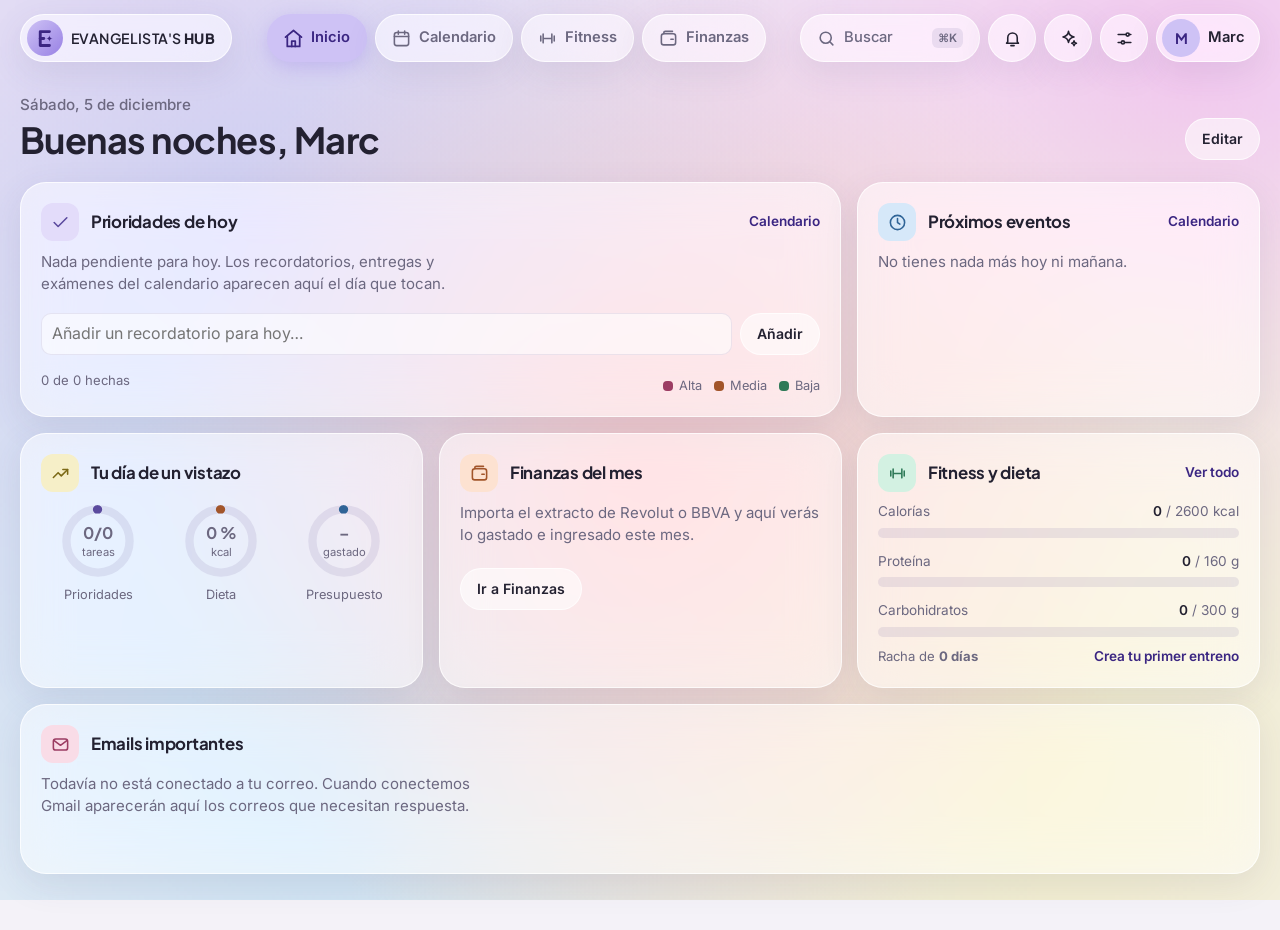
==== commit 58adf597: "Solo datos reales, prioridades desde el calendario, Elena e icono nuevo - Fuera los datos de ejemplo" ====
--- a/index.html
+++ b/index.html
@@ -7,8 +7,8 @@
   <meta name="description" content="Hub personal: inicio, calendario, fitness y finanzas.">
   <meta name="theme-color" content="#f4f2f8">
   <link rel="manifest" href="manifest.json">
-  <link rel="icon" href="icons/icon-192.png" type="image/png">
-  <link rel="apple-touch-icon" href="icons/apple-touch-icon.png">
+  <link rel="icon" href="icons/icon-192.png?v=2" type="image/png">
+  <link rel="apple-touch-icon" href="icons/apple-touch-icon.png?v=2">
   <meta name="apple-mobile-web-app-capable" content="yes">
   <meta name="mobile-web-app-capable" content="yes">
   <meta name="apple-mobile-web-app-title" content="HUB">
@@ -30,7 +30,7 @@
   <!-- Cabecera en piezas sueltas -->
   <header class="cabecera">
     <a class="pieza marca cristal" href="#inicio" aria-label="Ir al inicio">
-      <span class="marca-logo" aria-hidden="true">E</span>
+      <span class="marca-logo" aria-hidden="true"><svg viewBox="140 110 260 290" width="18" height="20"><g fill="none" stroke="currentColor" stroke-width="44" stroke-linecap="round" stroke-linejoin="round"><path d="M330 150 H190 V362 H330"/><path d="M190 256 H244"/></g><path fill="currentColor" d="M330 206 C334 240 346 252 380 256 C346 260 334 272 330 306 C326 272 314 260 280 256 C314 252 326 240 330 206 Z"/></svg></span>
       <span class="marca-nombre">EVANGELISTA'S <b>HUB</b></span>
     </a>
     <nav class="secciones" id="nav-principal" aria-label="Secciones"></nav>
@@ -41,7 +41,7 @@
       <button class="pieza redonda cristal" id="abrir-notis" type="button" aria-label="Notificaciones">
         <span data-icono="campana"></span><span class="insignia" id="insignia" hidden></span>
       </button>
-      <button class="pieza redonda cristal" id="abrir-ia" type="button" aria-label="Preguntar a Claude">
+      <button class="pieza redonda cristal" id="abrir-ia" type="button" aria-label="Hablar con Elena">
         <span data-icono="chispa"></span>
       </button>
       <button class="pieza redonda cristal solo-escritorio" id="abrir-ajustes" type="button" aria-label="Personalizar">
@@ -85,7 +85,7 @@
   </dialog>
 
   <dialog class="hoja cristal hoja-ia" id="panel-ia" aria-labelledby="t-ia">
-    <div class="hoja-cabecera"><h2 id="t-ia">Preguntar a Claude</h2><button class="cerrar" data-cerrar aria-label="Cerrar"></button></div>
+    <div class="hoja-cabecera"><h2 id="t-ia">Elena</h2><button class="cerrar" data-cerrar aria-label="Cerrar"></button></div>
     <div class="hoja-cuerpo" id="ia-cuerpo"></div>
   </dialog>
 
--- a/css/paneles.css
+++ b/css/paneles.css
@@ -106,3 +106,25 @@
 .burbuja.yo { align-self: flex-end; border-bottom-right-radius: 6px; background: color-mix(in srgb, var(--acento-m) 35%, var(--cristal)); }
 .burbuja.escribiendo { opacity: .6; }
 .chat { overflow-y: auto; }
+.form-cuenta { display: flex; flex-direction: column; gap: 8px; }
+.form-cuenta .botones { display: flex; gap: 8px; }
+.form-cuenta .botones .boton { flex: 1; justify-content: center; }
+.enlace-boton { border: 0; background: none; padding: 4px 0; font: inherit; font-size: .82rem; color: var(--acento-f); cursor: pointer; text-align: left; }
+.form-cuenta.resaltado { padding: 12px; border-radius: 14px; background: color-mix(in srgb, var(--acento-m) 18%, transparent); }
+
+/* ---------- Elena ---------- */
+.elena-acciones { align-self: stretch; padding: 12px; border-radius: 18px; border: 1px solid var(--linea); background: var(--cristal); }
+.elena-acciones ul { list-style: none; margin: 0; padding: 0; display: grid; gap: 8px; }
+.elena-acciones li { display: flex; align-items: center; gap: 10px; }
+.elena-acciones li .tarjeta-icono { width: 30px; height: 30px; flex: none; }
+.elena-acciones li div { display: flex; flex-direction: column; min-width: 0; }
+.elena-acciones li small { color: var(--suave); font-size: .8rem; }
+.elena-acciones .botones { margin-top: 10px; display: flex; gap: 8px; }
+.elena-acciones.descartado { opacity: .55; }
+.elena-acciones .aviso-ok, .elena-acciones .nota { margin: 8px 0 0; }
+.elena-sugerencias { margin-top: 4px; }
+.elena-sugerencias .chip-opcion { text-align: left; }
+.chat-entrada .boton-icono { flex: none; width: 44px; padding: 0; display: grid; place-items: center; }
+.chat-entrada .boton-icono.escuchando { background: var(--rosa-f); color: #fff; animation: latido 1.2s ease-in-out infinite; }
+@keyframes latido { 50% { transform: scale(1.08); } }
+a.boton { text-decoration: none; }
--- a/css/graficos.css
+++ b/css/graficos.css
@@ -354,3 +354,18 @@
 .ed-desc .campo { width: auto; padding: 6px 8px; }
 .form-rutina .muestra.activo { outline: 2px solid var(--texto); outline-offset: 2px; }
 .ed-fila.cab span, .ses-fila.cab span:first-child { text-align: center; font-size: .66rem; }
+
+/* ---------- Datos reales: botones de tarjeta, día de dieta, prioridades ---------- */
+button.enlace { border: 0; background: none; padding: 0; cursor: pointer; font-family: inherit; }
+.botones-tarjeta { display: inline-flex; gap: 12px; margin-left: auto; }
+.nav-dia { display: inline-flex; align-items: center; gap: 6px; margin-left: auto; font-size: .85rem; }
+.nav-dia .boton { padding: 2px 10px; min-height: 0; }
+.nav-dia .boton:disabled { opacity: .35; cursor: default; }
+.alimento-nuevo { grid-column: 1 / -1; display: grid; grid-template-columns: repeat(4, minmax(0, 1fr)); gap: 8px; }
+.alimento-nuevo .nota { grid-column: 1 / -1; margin: 0; }
+@media (max-width: 520px) { .alimento-nuevo { grid-template-columns: 1fr 1fr; } }
+.pildora.hecha { opacity: .55; text-decoration: line-through; }
+.etq.atrasada { background: color-mix(in srgb, var(--rosa-f) 22%, transparent); color: var(--texto); }
+.vacio-inicio { color: var(--suave); font-size: .9rem; max-width: 50ch; }
+.vacio-inicio + .botones { margin-top: 12px; }
+.alimento-nuevo[hidden] { display: none; }
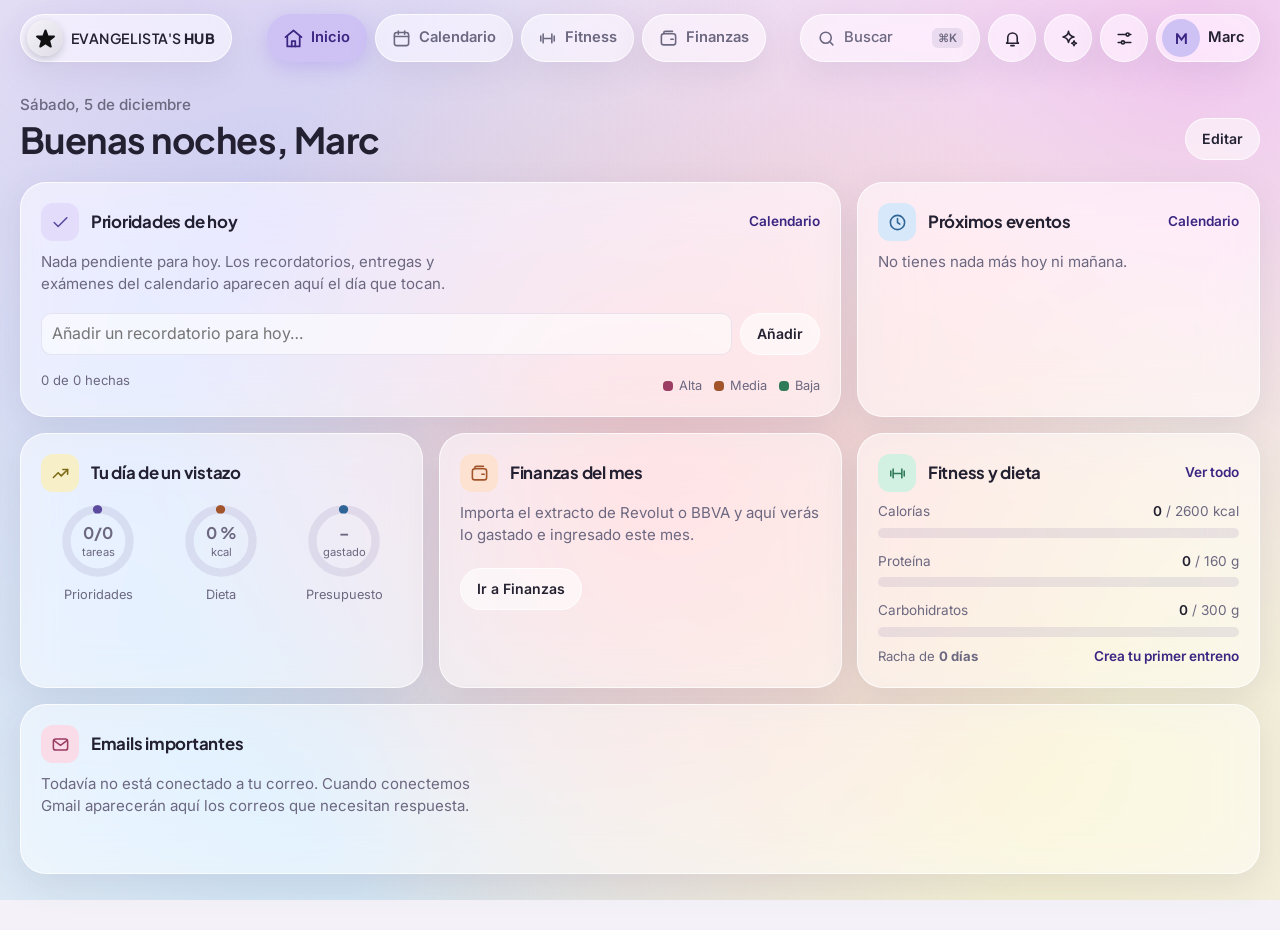
==== commit a24f1b29: "Icono nuevo: estrella negra mate con sombra Co-Authored-By: Claude Opus 5.5 <noreply@anthropic.com> " ====
--- a/index.html
+++ b/index.html
@@ -7,8 +7,8 @@
   <meta name="description" content="Hub personal: inicio, calendario, fitness y finanzas.">
   <meta name="theme-color" content="#f4f2f8">
   <link rel="manifest" href="manifest.json">
-  <link rel="icon" href="icons/icon-192.png?v=2" type="image/png">
-  <link rel="apple-touch-icon" href="icons/apple-touch-icon.png?v=2">
+  <link rel="icon" href="icons/icon-192.png?v=3" type="image/png">
+  <link rel="apple-touch-icon" href="icons/apple-touch-icon.png?v=3">
   <meta name="apple-mobile-web-app-capable" content="yes">
   <meta name="mobile-web-app-capable" content="yes">
   <meta name="apple-mobile-web-app-title" content="HUB">
@@ -30,7 +30,7 @@
   <!-- Cabecera en piezas sueltas -->
   <header class="cabecera">
     <a class="pieza marca cristal" href="#inicio" aria-label="Ir al inicio">
-      <span class="marca-logo" aria-hidden="true"><svg viewBox="140 110 260 290" width="18" height="20"><g fill="none" stroke="currentColor" stroke-width="44" stroke-linecap="round" stroke-linejoin="round"><path d="M330 150 H190 V362 H330"/><path d="M190 256 H244"/></g><path fill="currentColor" d="M330 206 C334 240 346 252 380 256 C346 260 334 272 330 306 C326 272 314 260 280 256 C314 252 326 240 330 206 Z"/></svg></span>
+      <span class="marca-logo" aria-hidden="true"><svg viewBox="96 99 320 306" width="18" height="18"><path d="M256.0,116.0L293.0,215.0L398.7,219.6L315.9,285.5L344.2,387.4L256.0,329.0L167.8,387.4L196.1,285.5L113.3,219.6L219.0,215.0Z" fill="currentColor" stroke="currentColor" stroke-width="34" stroke-linejoin="round"/></svg></span>
       <span class="marca-nombre">EVANGELISTA'S <b>HUB</b></span>
     </a>
     <nav class="secciones" id="nav-principal" aria-label="Secciones"></nav>
--- a/css/estructura.css
+++ b/css/estructura.css
@@ -22,8 +22,8 @@
 .marca { padding: 0 16px 0 6px; }
 .marca-logo {
   width: 36px; height: 36px; border-radius: 50%; display: grid; place-items: center;
-  background: linear-gradient(135deg, var(--acento), var(--acento-m));
-  color: var(--acento-f); font-family: var(--f-titulo); font-weight: 800;
+  background: linear-gradient(135deg, #f5f4f8, #dedbe6);
+  color: #111114; box-shadow: 0 3px 8px rgba(0,0,0,.18); font-family: var(--f-titulo); font-weight: 800;
 }
 .marca-nombre { font-family: var(--f-titulo); font-weight: 600; letter-spacing: 0.03em; font-size: 0.88rem; }
 .marca-nombre b { font-weight: 800; }
--- a/css/paneles.css
+++ b/css/paneles.css
@@ -128,3 +128,4 @@
 .chat-entrada .boton-icono.escuchando { background: var(--rosa-f); color: #fff; animation: latido 1.2s ease-in-out infinite; }
 @keyframes latido { 50% { transform: scale(1.08); } }
 a.boton { text-decoration: none; }
+.aviso-flotante { position: fixed; left: 50%; bottom: 96px; transform: translateX(-50%); z-index: 50; padding: 12px 18px; border-radius: 16px; font-size: .9rem; font-weight: 600; max-width: calc(100% - 32px); animation: entrar .4s var(--curva) both; }
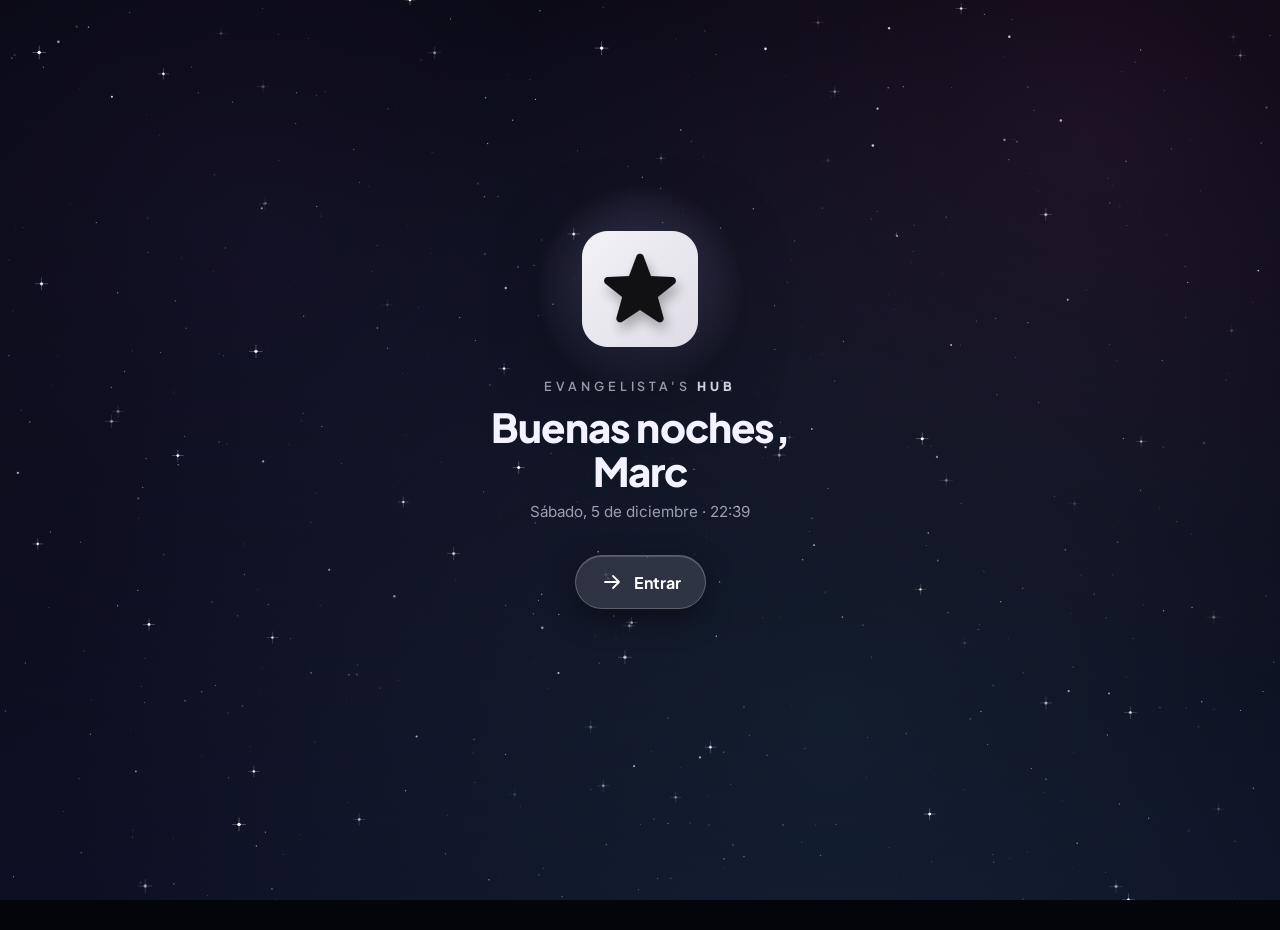
==== commit 992549b1: "Cielo estrellado, reacciones al terminar y bienvenida con Touch ID / Face ID Co-Authored-By: Claude " ====
--- a/index.html
+++ b/index.html
@@ -1,5 +1,5 @@
 <!doctype html>
-<html lang="es">
+<html lang="es" class="bloqueado">
 <head>
   <meta charset="utf-8">
   <meta name="viewport" content="width=device-width, initial-scale=1, viewport-fit=cover">
@@ -21,11 +21,28 @@
   <link rel="stylesheet" href="css/paneles.css">
   <link rel="stylesheet" href="css/graficos.css">
   <link rel="stylesheet" href="css/movimiento.css">
+  <link rel="stylesheet" href="css/bienvenida.css">
 </head>
 <body>
   <!-- Fondo: animado (canvas), foto o liso -->
   <canvas id="fondo" class="fondo-animado" aria-hidden="true"></canvas>
   <div id="fondo-foto" class="fondo-foto" aria-hidden="true"></div>
+
+  <!-- Bienvenida y desbloqueo con Touch ID / Face ID -->
+  <div id="bienvenida" class="bienvenida" role="dialog" aria-modal="true" aria-labelledby="bv-hola">
+    <div class="bv-centro">
+      <div class="bv-logo" id="bv-logo"><img src="icons/icon-512.png?v=3" alt="" width="128" height="128"></div>
+      <p class="bv-marca">EVANGELISTA'S <b>HUB</b></p>
+      <h1 class="bv-hola" id="bv-hola">Hola</h1>
+      <p class="bv-fecha" id="bv-fecha"></p>
+      <div class="bv-acciones">
+        <button type="button" class="bv-boton" id="bv-boton">Entrar</button>
+        <button type="button" class="bv-enlace" id="bv-luego" hidden>Ahora no</button>
+        <p class="bv-error" id="bv-error" role="status" hidden></p>
+        <button type="button" class="bv-enlace" id="bv-otro" hidden>¿No funciona? Entra con tu cuenta de Google</button>
+      </div>
+    </div>
+  </div>
 
   <!-- Cabecera en piezas sueltas -->
   <header class="cabecera">
--- a/css/tema.css
+++ b/css/tema.css
@@ -114,3 +114,11 @@
 @media (prefers-reduced-transparency: reduce) {
   .cristal { background: var(--cristal-fuerte); backdrop-filter: none; -webkit-backdrop-filter: none; }
 }
+
+/* Cristal más frío y algo más marcado sobre el cielo estrellado */
+[data-fondo="estrellas"] {
+  --bg: #04050b;
+  --cristal-rgb: 26, 28, 48;
+  --cristal-borde: rgba(255, 255, 255, 0.12);
+  --cristal-sombra: 0 10px 34px rgba(0, 0, 0, 0.55);
+}
--- a/css/movimiento.css
+++ b/css/movimiento.css
@@ -60,3 +60,10 @@
 @media (prefers-reduced-motion: reduce) {
   *, *::before, *::after { animation-duration: .01ms !important; animation-delay: 0ms !important; animation-iteration-count: 1 !important; transition-duration: .01ms !important; }
 }
+
+/* ---------- Reacciones al terminar algo ---------- */
+.lienzo-celebrar { position: fixed; inset: 0; width: 100vw; height: 100vh; pointer-events: none; z-index: 9999;
+  margin: 0; padding: 0; border: 0; background: transparent; overflow: visible; max-width: none; max-height: none; }
+@keyframes pum { 0% { transform: scale(1); } 30% { transform: scale(1.28); } 55% { transform: scale(.92); } 100% { transform: scale(1); } }
+.pum { animation: pum .5s var(--rebote) both; }
+.felicitar { top: calc(84px + env(safe-area-inset-top)); bottom: auto; z-index: 60; font-size: 1rem; }
--- a/css/bienvenida.css
+++ b/css/bienvenida.css
@@ -0,0 +1,73 @@
+/* =========================================================
+   BIENVENIDA Y DESBLOQUEO
+   ========================================================= */
+
+/* Mientras está bloqueada solo se ve el cielo y esta pantalla */
+html.bloqueado body > :not(#fondo):not(#fondo-foto):not(#bienvenida):not(.lienzo-celebrar) { visibility: hidden; }
+html.bloqueado, html.bloqueado body { overflow: hidden; }
+
+.bienvenida {
+  position: fixed; inset: 0; z-index: 80; display: grid; place-items: center;
+  padding: max(24px, env(safe-area-inset-top)) 16px max(24px, env(safe-area-inset-bottom));
+  color: #f4f2ff; text-align: center; font-family: var(--f-cuerpo);
+}
+.bienvenida[hidden] { display: none; }
+/* Con otros fondos se oscurece un poco para que el texto se lea */
+:root:not([data-fondo="estrellas"]) .bienvenida { background: rgba(6, 7, 14, 0.72); backdrop-filter: blur(24px); -webkit-backdrop-filter: blur(24px); }
+
+.bv-centro { display: flex; flex-direction: column; align-items: center; gap: 6px; max-width: 360px; width: 100%; }
+
+.bv-logo { position: relative; width: 128px; height: 128px; margin-bottom: 18px; }
+.bv-logo img { width: 100%; height: 100%; display: block; filter: drop-shadow(0 18px 40px rgba(0, 0, 0, .6)); }
+.bv-logo::before {   /* halo que respira */
+  content: ""; position: absolute; inset: -40%; border-radius: 50%; z-index: -1;
+  background: radial-gradient(circle, rgba(190, 180, 255, .35), rgba(190, 180, 255, 0) 65%);
+  animation: bv-halo 3.2s ease-in-out infinite;
+}
+.bv-marca { margin: 0 0 4px; font-family: var(--f-titulo); font-weight: 600; font-size: .78rem; letter-spacing: .32em; color: rgba(244, 242, 255, .6); }
+.bv-marca b { font-weight: 800; color: rgba(244, 242, 255, .85); }
+.bv-hola { margin: 0; font-family: var(--f-titulo); font-weight: 800; font-size: clamp(1.9rem, 6vw, 2.5rem); letter-spacing: -.02em; line-height: 1.1; }
+.bv-fecha { margin: 2px 0 26px; color: rgba(244, 242, 255, .62); font-size: .95rem; }
+
+.bv-acciones { display: flex; flex-direction: column; align-items: center; gap: 10px; width: 100%; min-height: 120px; }
+.bv-boton {
+  display: inline-flex; align-items: center; gap: 10px; padding: 14px 24px; border-radius: 999px; cursor: pointer;
+  font: 700 1rem var(--f-titulo); color: #fff;
+  background: rgba(255, 255, 255, .12); border: 1px solid rgba(255, 255, 255, .22);
+  backdrop-filter: blur(18px); -webkit-backdrop-filter: blur(18px);
+  box-shadow: 0 10px 30px rgba(0, 0, 0, .4), inset 0 1px 0 rgba(255, 255, 255, .18);
+  transition: transform .25s var(--rebote), background .2s;
+}
+.bv-boton:hover { background: rgba(255, 255, 255, .18); }
+.bv-boton:active { transform: scale(.96); }
+.bv-boton:focus-visible, .bv-enlace:focus-visible { outline: 2px solid #cfc4f7; outline-offset: 3px; }
+.bv-icono { display: grid; width: 24px; height: 24px; }
+.bv-icono svg { width: 24px; height: 24px; }
+.bv-enlace { background: none; border: 0; color: rgba(244, 242, 255, .7); font: 600 .88rem var(--f-cuerpo); cursor: pointer; padding: 6px; text-decoration: underline; text-underline-offset: 3px; }
+.bv-error { margin: 0; color: #f6c9ad; font-size: .88rem; }
+
+/* ---------- Secuencia de entrada ---------- */
+@keyframes bv-logo-in { 0% { opacity: 0; transform: scale(.4) rotate(-18deg); filter: blur(10px); } 60% { opacity: 1; transform: scale(1.08) rotate(3deg); filter: none; } 100% { opacity: 1; transform: none; } }
+@keyframes bv-subir { from { opacity: 0; transform: translateY(16px); filter: blur(8px); } to { opacity: 1; transform: none; filter: none; } }
+@keyframes bv-halo { 0%, 100% { opacity: .55; transform: scale(.92); } 50% { opacity: 1; transform: scale(1.06); } }
+@keyframes bv-salir-logo { to { opacity: 0; transform: scale(2.4); filter: blur(6px); } }
+@keyframes bv-salir { to { opacity: 0; } }
+@keyframes bv-app-in { from { opacity: 0; transform: scale(.96); filter: blur(10px); } to { opacity: 1; transform: none; filter: none; } }
+
+.bienvenida.activa .bv-logo { animation: bv-logo-in 1.1s var(--rebote) both; }
+.bienvenida.activa .bv-marca { animation: bv-subir .7s var(--curva) .7s both; }
+.bienvenida.activa .bv-hola { animation: bv-subir .8s var(--curva) .9s both; }
+.bienvenida.activa .bv-fecha { animation: bv-subir .8s var(--curva) 1.05s both; }
+.bienvenida.activa .bv-acciones { animation: bv-subir .8s var(--curva) 1.25s both; }
+/* Al volver tras unos minutos fuera: versión rápida */
+.bienvenida.corta.activa .bv-logo { animation-duration: .6s; }
+.bienvenida.corta.activa .bv-marca, .bienvenida.corta.activa .bv-hola, .bienvenida.corta.activa .bv-fecha, .bienvenida.corta.activa .bv-acciones { animation-delay: .15s; animation-duration: .45s; }
+
+.bienvenida.saliendo { animation: bv-salir .7s ease .15s both; pointer-events: none; }
+.bienvenida.saliendo .bv-logo { animation: bv-salir-logo .8s var(--curva) both; }
+.bienvenida.saliendo .bv-marca, .bienvenida.saliendo .bv-hola, .bienvenida.saliendo .bv-fecha, .bienvenida.saliendo .bv-acciones { animation: bv-salir .3s ease both; }
+
+html.entrando body > :not(#fondo):not(#fondo-foto):not(#bienvenida):not(.lienzo-celebrar) { animation: bv-app-in .8s var(--curva) .2s both; }
+
+[data-movimiento="reducido"] .bienvenida *, [data-movimiento="reducido"] .bienvenida { animation-duration: .01ms !important; animation-delay: 0ms !important; }
+@media (prefers-reduced-motion: reduce) { .bienvenida *, .bienvenida { animation-duration: .01ms !important; animation-delay: 0ms !important; } }
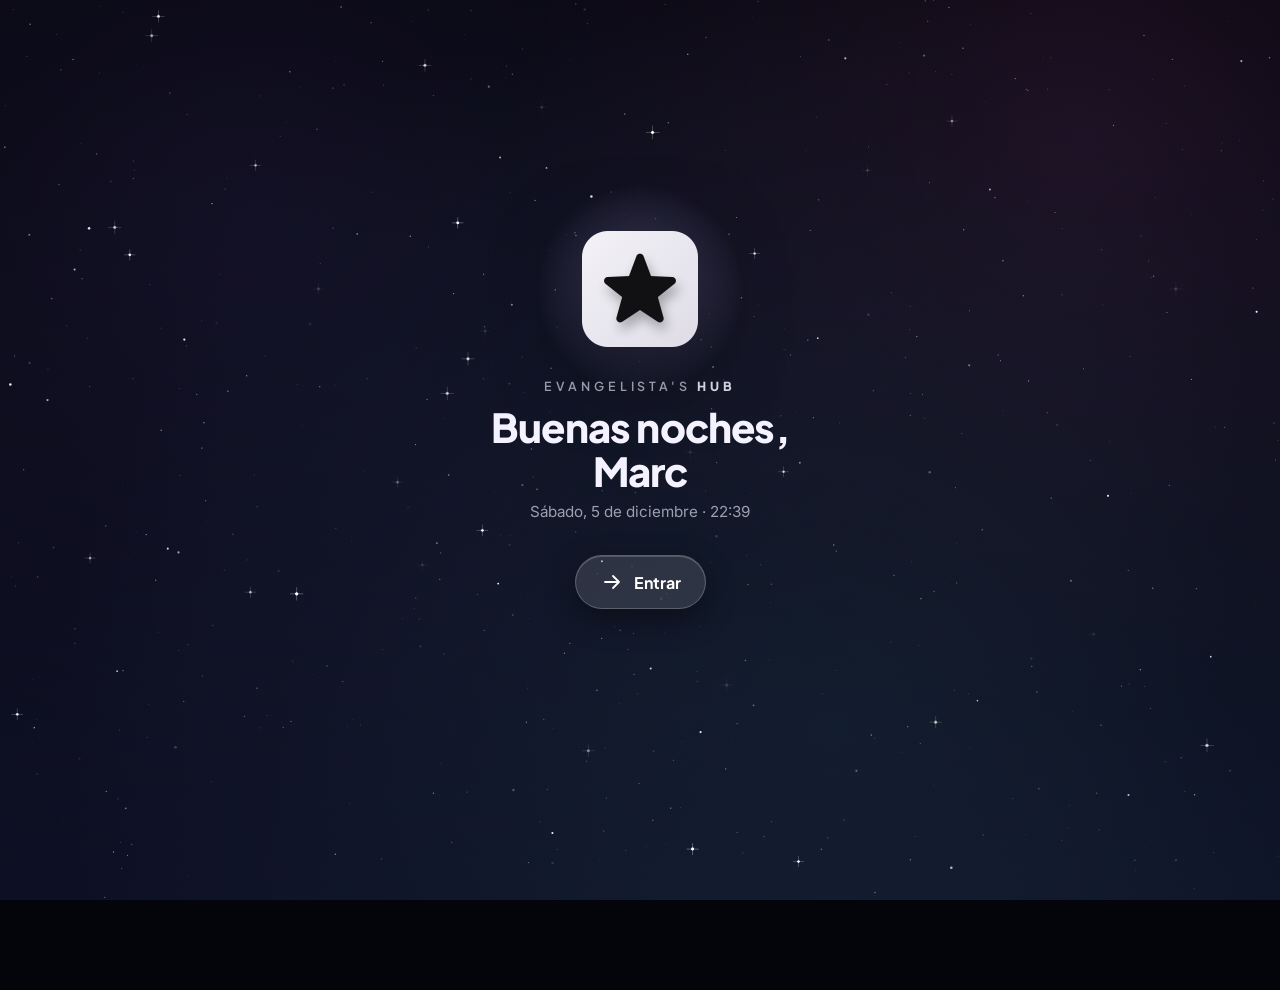
==== commit 27c488d3: "El panel Personalizar pasa a llamarse Ajustes Co-Authored-By: Claude Opus 5.5 <noreply@anthropic.com" ====
--- a/index.html
+++ b/index.html
@@ -61,7 +61,7 @@
       <button class="pieza redonda cristal" id="abrir-ia" type="button" aria-label="Hablar con Elena">
         <span data-icono="chispa"></span>
       </button>
-      <button class="pieza redonda cristal solo-escritorio" id="abrir-ajustes" type="button" aria-label="Personalizar">
+      <button class="pieza redonda cristal solo-escritorio" id="abrir-ajustes" type="button" aria-label="Ajustes" title="Ajustes">
         <span data-icono="ajustes"></span>
       </button>
       <button class="pieza perfil cristal" id="abrir-perfil" type="button" aria-label="Perfil">
@@ -87,7 +87,7 @@
 
   <!-- Paneles -->
   <dialog class="hoja cristal" id="panel-ajustes" aria-labelledby="t-ajustes">
-    <div class="hoja-cabecera"><h2 id="t-ajustes">Personalizar</h2><button class="cerrar" data-cerrar aria-label="Cerrar"></button></div>
+    <div class="hoja-cabecera"><h2 id="t-ajustes">Ajustes</h2><button class="cerrar" data-cerrar aria-label="Cerrar"></button></div>
     <div class="hoja-cuerpo" id="ajustes-cuerpo"></div>
   </dialog>
 
--- a/css/paneles.css
+++ b/css/paneles.css
@@ -129,3 +129,20 @@
 @keyframes latido { 50% { transform: scale(1.08); } }
 a.boton { text-decoration: none; }
 .aviso-flotante { position: fixed; left: 50%; bottom: 96px; transform: translateX(-50%); z-index: 50; padding: 12px 18px; border-radius: 16px; font-size: .9rem; font-weight: 600; max-width: calc(100% - 32px); animation: entrar .4s var(--curva) both; }
+
+/* ---------- Correos en Inicio ---------- */
+.lista-correos { list-style: none; margin: 0; padding: 0; display: grid; gap: 6px; }
+.lista-correos li { animation: entrar .5s var(--curva) both; animation-delay: calc(200ms + var(--j, 0) * 50ms); }
+.lista-correos a { display: flex; gap: 12px; align-items: flex-start; padding: 10px 12px; border-radius: 14px; color: inherit; text-decoration: none; transition: background .2s; }
+.lista-correos a:hover { background: var(--brillo); }
+.correo-avatar { flex: none; width: 34px; height: 34px; border-radius: 50%; display: grid; place-items: center; font-weight: 800; font-family: var(--f-titulo); background: var(--rosa); color: var(--rosa-f); }
+.correo-texto { min-width: 0; flex: 1; display: grid; gap: 1px; }
+.correo-linea { display: flex; justify-content: space-between; gap: 8px; }
+.correo-linea b { font-weight: 600; overflow: hidden; text-overflow: ellipsis; white-space: nowrap; }
+.correo-linea small { color: var(--tenue); white-space: nowrap; }
+.correo-asunto, .correo-frag { overflow: hidden; text-overflow: ellipsis; white-space: nowrap; }
+.correo-frag { color: var(--suave); font-size: .86rem; }
+.no-leido .correo-linea b, .no-leido .correo-asunto { font-weight: 800; }
+.no-leido .correo-avatar { box-shadow: 0 0 0 2px var(--rosa-f); }
+.tarjeta-pie button.enlace { background: none; border: 0; padding: 0; cursor: pointer; font: inherit; }
+.correo-avatar.outlook { background: var(--cielo); color: var(--cielo-f); }
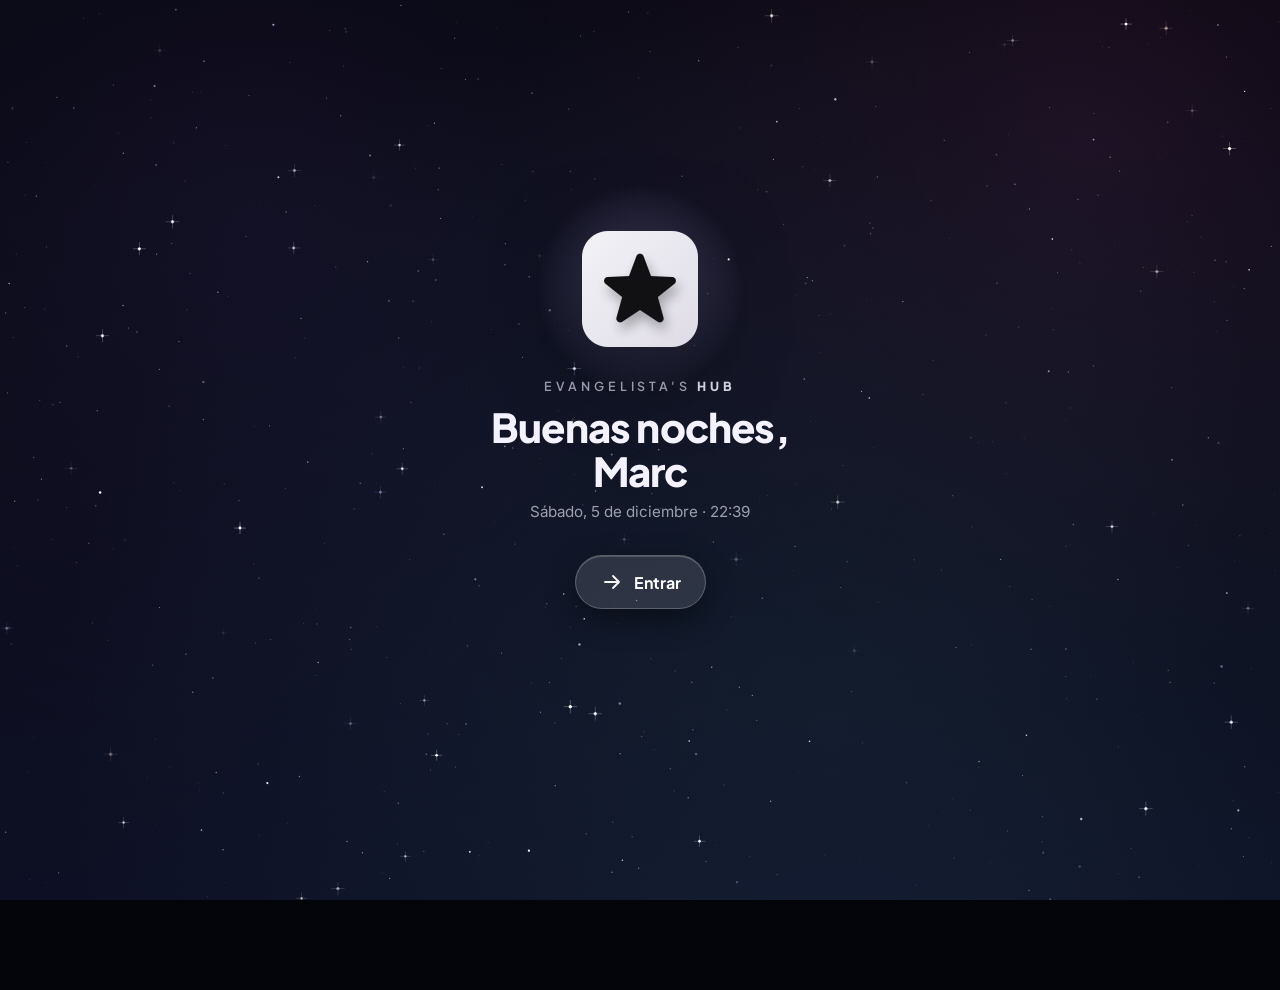
==== commit 529cbccc: "Sección Notas: notas de Moodle cada 15 min, porcentajes por bloque y por nota, notas a mano y aviso " ====
--- a/index.html
+++ b/index.html
@@ -22,6 +22,7 @@
   <link rel="stylesheet" href="css/graficos.css">
   <link rel="stylesheet" href="css/movimiento.css">
   <link rel="stylesheet" href="css/bienvenida.css">
+  <link rel="stylesheet" href="css/notas.css">
 </head>
 <body>
   <!-- Fondo: animado (canvas), foto o liso -->
--- a/css/paneles.css
+++ b/css/paneles.css
@@ -146,3 +146,14 @@
 .no-leido .correo-avatar { box-shadow: 0 0 0 2px var(--rosa-f); }
 .tarjeta-pie button.enlace { background: none; border: 0; padding: 0; cursor: pointer; font: inherit; }
 .correo-avatar.outlook { background: var(--cielo); color: var(--cielo-f); }
+
+/* ---------- Atajos ---------- */
+.atajo-codigo { display: grid; gap: 8px; padding: 12px; border-radius: 14px; background: var(--brillo); margin: 8px 0; }
+.atajo-codigo code, .atajo-guia code { font-size: .8rem; word-break: break-all; background: var(--linea); padding: 2px 6px; border-radius: 6px; }
+.atajo-guia { margin-top: 10px; font-size: .9rem; }
+.atajo-guia summary { cursor: pointer; font-weight: 600; padding: 6px 0; }
+.atajo-guia ol { margin: 6px 0 0; padding-left: 20px; display: grid; gap: 8px; color: var(--suave); }
+.atajo-guia .boton { padding: 4px 10px; font-size: .78rem; }
+.fila-saldo { display: flex; justify-content: space-between; gap: 12px; padding: 8px 0; border-bottom: 1px solid var(--borde, rgba(255,255,255,.08)); font-size: .95rem; }
+.fila-saldo b { font-variant-numeric: tabular-nums; }
+.banco-fila .nota { margin: 8px 0; }
--- a/css/notas.css
+++ b/css/notas.css
@@ -0,0 +1,50 @@
+/* Sección Notas */
+.nt-nota { min-width: 46px; text-align: center; font: 700 .95rem var(--f-titulo); padding: 5px 10px; border-radius: 12px; flex: none; }
+.nt-nota.bien { background: var(--menta); color: var(--menta-f); }
+.nt-nota.med { background: var(--limon); color: var(--limon-f); }
+.nt-nota.mal { background: var(--rosa); color: var(--rosa-f); }
+.nt-nota.pend { background: transparent; border: 1px dashed var(--linea); color: var(--tenue); font-weight: 600; font-size: .78rem; }
+.nt-grupo { margin-top: 10px; }
+.nt-grupo-t { display: flex; justify-content: space-between; font-size: .72rem; font-weight: 700; letter-spacing: .06em; text-transform: uppercase; color: var(--tenue); margin: 0 2px 6px; }
+.nt-fila { display: flex; width: 100%; align-items: center; gap: 10px; padding: 8px 2px; border: 0; border-top: 1px solid var(--linea); background: none; color: inherit; font: inherit; text-align: left; cursor: pointer; border-radius: 0; }
+.nt-grupo-t + .nt-fila { border-top: 0; }
+.nt-fila:hover .nt-nom { color: var(--acento-f); }
+.nt-fila .nt-nom { flex: 1; min-width: 0; font-weight: 600; font-size: .9rem; white-space: nowrap; overflow: hidden; text-overflow: ellipsis; transition: color .2s; }
+.nt-fila .nt-peso { font-size: .75rem; color: var(--tenue); font-variant-numeric: tabular-nums; }
+.nt-fila.nt-oculta { opacity: .45; } .nt-fila.nt-oculta .nt-nom { text-decoration: line-through; }
+.nt-nueva { font-size: .62rem; font-weight: 700; padding: 2px 7px; border-radius: 999px; background: var(--cielo); color: var(--cielo-f); margin-left: 6px; vertical-align: 2px; }
+.nt-media { font: 800 1.5rem var(--f-titulo); letter-spacing: -.02em; font-variant-numeric: tabular-nums; }
+.nt-media.grande { font-size: 2.5rem; }
+.nt-barra { height: 6px; border-radius: 9px; background: var(--linea); overflow: hidden; margin: 12px 0 6px; }
+.nt-barra i { display: block; height: 100%; border-radius: 9px; transition: width .6s cubic-bezier(.2, .8, .2, 1); }
+.nt-pie { display: flex; justify-content: space-between; gap: 10px; font-size: .78rem; color: var(--suave); }
+.nt-pie b { color: var(--texto); }
+.nt-asig-cab { display: flex; width: 100%; align-items: baseline; justify-content: space-between; gap: 12px; border: 0; background: none; color: inherit; padding: 0; text-align: left; cursor: pointer; font: inherit; }
+.nt-asig-cab h3 { margin: 0; font: 700 1.02rem var(--f-titulo); }
+.nt-dot { display: inline-block; width: 10px; height: 10px; border-radius: 50%; margin-right: 8px; }
+.nt-resumen { display: flex; flex-direction: column; gap: 2px; }
+.nt-ult { display: flex; align-items: center; gap: 12px; margin-top: 4px; }
+.nt-chips { display: flex; gap: 8px; flex-wrap: wrap; }
+.nt-selector { margin-bottom: 16px; }
+.nt-rango { display: flex; align-items: center; gap: 12px; padding: 10px 0; }
+.nt-rango label { flex: 1; font-weight: 700; }
+.nt-rango input[type=range] { flex: 2; accent-color: var(--acento-m); }
+.nt-rango output { min-width: 52px; text-align: right; font: 800 1.05rem var(--f-titulo); }
+.nt-pct { display: flex; align-items: center; gap: 10px; padding: 7px 0; border-top: 1px solid var(--linea); }
+.tarjeta-cabecera + .nt-pct { border-top: 0; }
+.nt-pct span { flex: 1; font-size: .9rem; font-weight: 600; }
+.nt-pct small { color: var(--tenue); font-size: .75rem; font-weight: 500; }
+.nt-pct input { width: 70px; text-align: right; padding: 6px 8px; border-radius: 10px; border: 1px solid var(--linea); background: var(--cristal-fuerte); color: var(--texto); font: 600 .9rem var(--f-cuerpo); }
+.nt-ok { font-size: .8rem; font-weight: 700; color: var(--menta-f); white-space: nowrap; }
+.nt-ko { font-size: .8rem; font-weight: 700; color: var(--rosa-f); white-space: nowrap; }
+.nt-obj { display: flex; gap: 6px; margin-top: 10px; flex-wrap: wrap; }
+.nt-pie-seccion { display: flex; gap: 8px; justify-content: center; flex-wrap: wrap; margin-top: 18px; }
+.nt-color input { position: absolute; opacity: 0; pointer-events: none; }
+.nt-color i { display: block; width: 30px; height: 30px; border-radius: 50%; cursor: pointer; border: 3px solid transparent; box-shadow: 0 0 0 1px var(--linea); transition: transform .2s; }
+.nt-color input:checked + i { border-color: var(--cristal-fuerte); box-shadow: 0 0 0 2px var(--texto); transform: scale(1.08); }
+@media (max-width: 760px) {
+  .nt-selector { flex-wrap: nowrap; overflow-x: auto; margin: 0 -16px 16px; padding: 0 16px 2px; scrollbar-width: none; }
+  .nt-selector::-webkit-scrollbar { display: none; }
+  .nt-selector .chip-opcion { white-space: nowrap; }
+  .nt-media.grande { font-size: 2.2rem; }
+}
